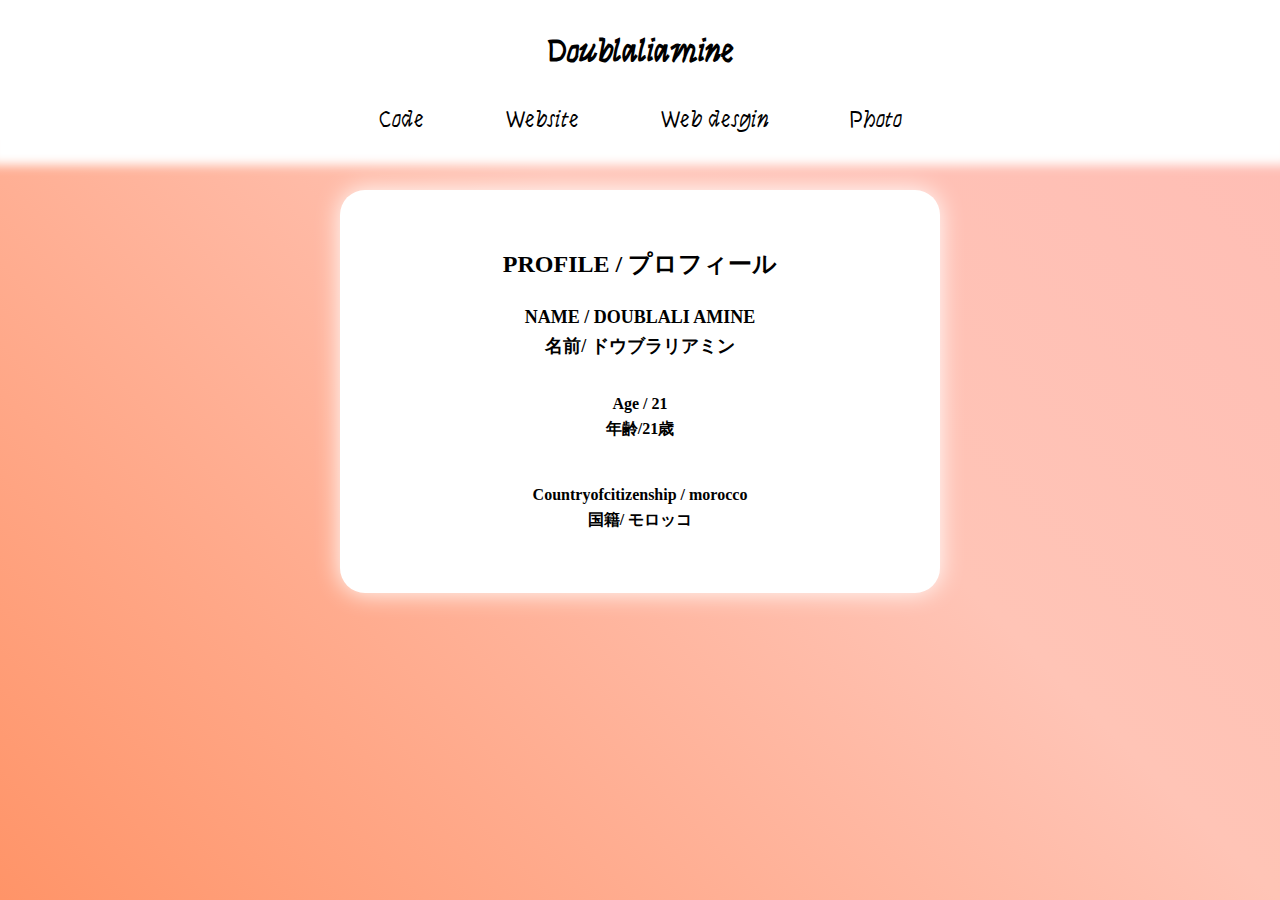
==== index.html @ ce948369 "Recommit" ====
<!DOCTYPE html>
<html lang="ja">
<head>
    <meta charset="UTF-8">
    <meta http-equiv="X-UA-Compatible" content="IE=edge">
    <meta name="viewport" content="width=device-width, initial-scale=1.0">
    <link rel="stylesheet" href="scss/style.min.css">
    <title>Doublali amine</title>
</head>
<body>
    <header class="Header">
        <h1 class="Header__Webname">Doublaliamine</h1>
        <nav class="Header__Nav">
            <ul class="Header__Menu">
                <li class="Header__List"><a class="Link">Code</a></li>
                <li class="Header__List"><a class="Link">Website</a></li>
                <li class="Header__List"><a class="Link">Web desgin</a></li>
                <li class="Header__List"><a class="Link">Photo</a></li>
            </ul>
        </nav>
    </header>
    <main class="Mainprimary">
        <article class="Profile">
            <section class="Profile__Conteiner">
                <h1 class="Profile__Headdingtext">PROFILE / プロフィール</h1>
                <h2 class="Profile__Name">NAME / DOUBLALI AMINE<br>名前/ ドウブラリアミン</h2>
                <p class="Profile__Age">Age / 21<br>年齢/21歳</p>
                <p class="Profile__Countryofcitizenship">Countryofcitizenship / morocco<br>国籍/ モロッコ</p>
            </section>
        </article>
    </main>
</body>
</html>
---- scss/style.min.css ----
@import"https://fonts.googleapis.com/css2?family=Festive&family=Noto+Sans+JP:wght@700&family=PT+Serif:wght@700&family=Quintessential&family=Syne+Tactile&family=The+Nautigal:wght@700&family=Ubuntu:wght@500&family=Yellowtail&display=swap";*{padding:0;margin:0;box-sizing:border-box}*::before,*::after{-o-box-sizing:border-box;-ms-box-sizing:border-box;box-sizing:border-box}a{text-decoration:none;color:#000;cursor:pointer}a a:active{color:#000}a a:focus{outline:none}html{font-size:62.5%;line-height:1.6;height:100%;scroll-behavior:smooth}body{width:100%;overflow-x:hidden;-ms-overflow-style:none;scrollbar-width:none;background:linear-gradient(45deg, #ff7231, #ffc4b6, #ffb2b2);background-size:200% 200%;-webkit-animation:backgroundanimation 10s ease infinite;animation:backgroundanimation 10s ease infinite}body::-webkit-scrollbar{display:none}main{display:block}img{vertical-align:bottom;bottom:none;max-width:100%;height:100%}ul,ol{list-style-type:none}video,object{max-width:100%;height:auto;display:block}@-webkit-keyframes backgroundanimation{0%{background-position:0% 50%}50%{background-position:100% 50%}100%{background-position:0% 50%}}@keyframes backgroundanimation{0%{background-position:0% 50%}50%{background-position:100% 50%}100%{background-position:0% 50%}}.Footer{width:100%;height:50px;background-color:#fff}.Footer__Text{color:#000;text-align:center}.Header{width:100%;font-family:"Syne Tactile",cursive;box-shadow:0 15px 10px 10px #fff}.Header .Header__Webname{padding:25px 80px;text-align:center;background-color:#fff;font-size:32px}.Header .Header__Nav{width:100%;margin-bottom:25px;background-color:#fff;text-align:center}.Header .Header__Nav .Header__Nav{width:100%;background-color:#fff}.Header .Header__Nav .Header__Menu{width:100%;display:flex;justify-content:center}.Header .Header__Nav .Header__List{padding:0 40px;font-size:24px}.Header .Header__Nav .Header__List:hover{border-radius:25px;font-weight:900}.Profile{width:100%;margin:50px auto;text-align:center;font-family:YuMincho,"Yu Mincho";vertical-align:bottom}.Profile__Conteiner{max-width:600px;margin:0 auto;padding:40px 50px;border-radius:25px;background-color:#fff;box-shadow:0px 0px 25px #fff}.Profile__Headdingtext{padding:15px 0;font-weight:700;font-size:24px;vertical-align:bottom}.Profile__Name{padding-top:5px;padding-bottom:10px;font-weight:700;font-size:18px;vertical-align:bottom}.Profile__Age{padding:20px 0;font-weight:700;font-size:16px;vertical-align:bottom}.Profile__Countryofcitizenship{padding:20px 0;font-weight:700;font-size:16px;vertical-align:bottom}
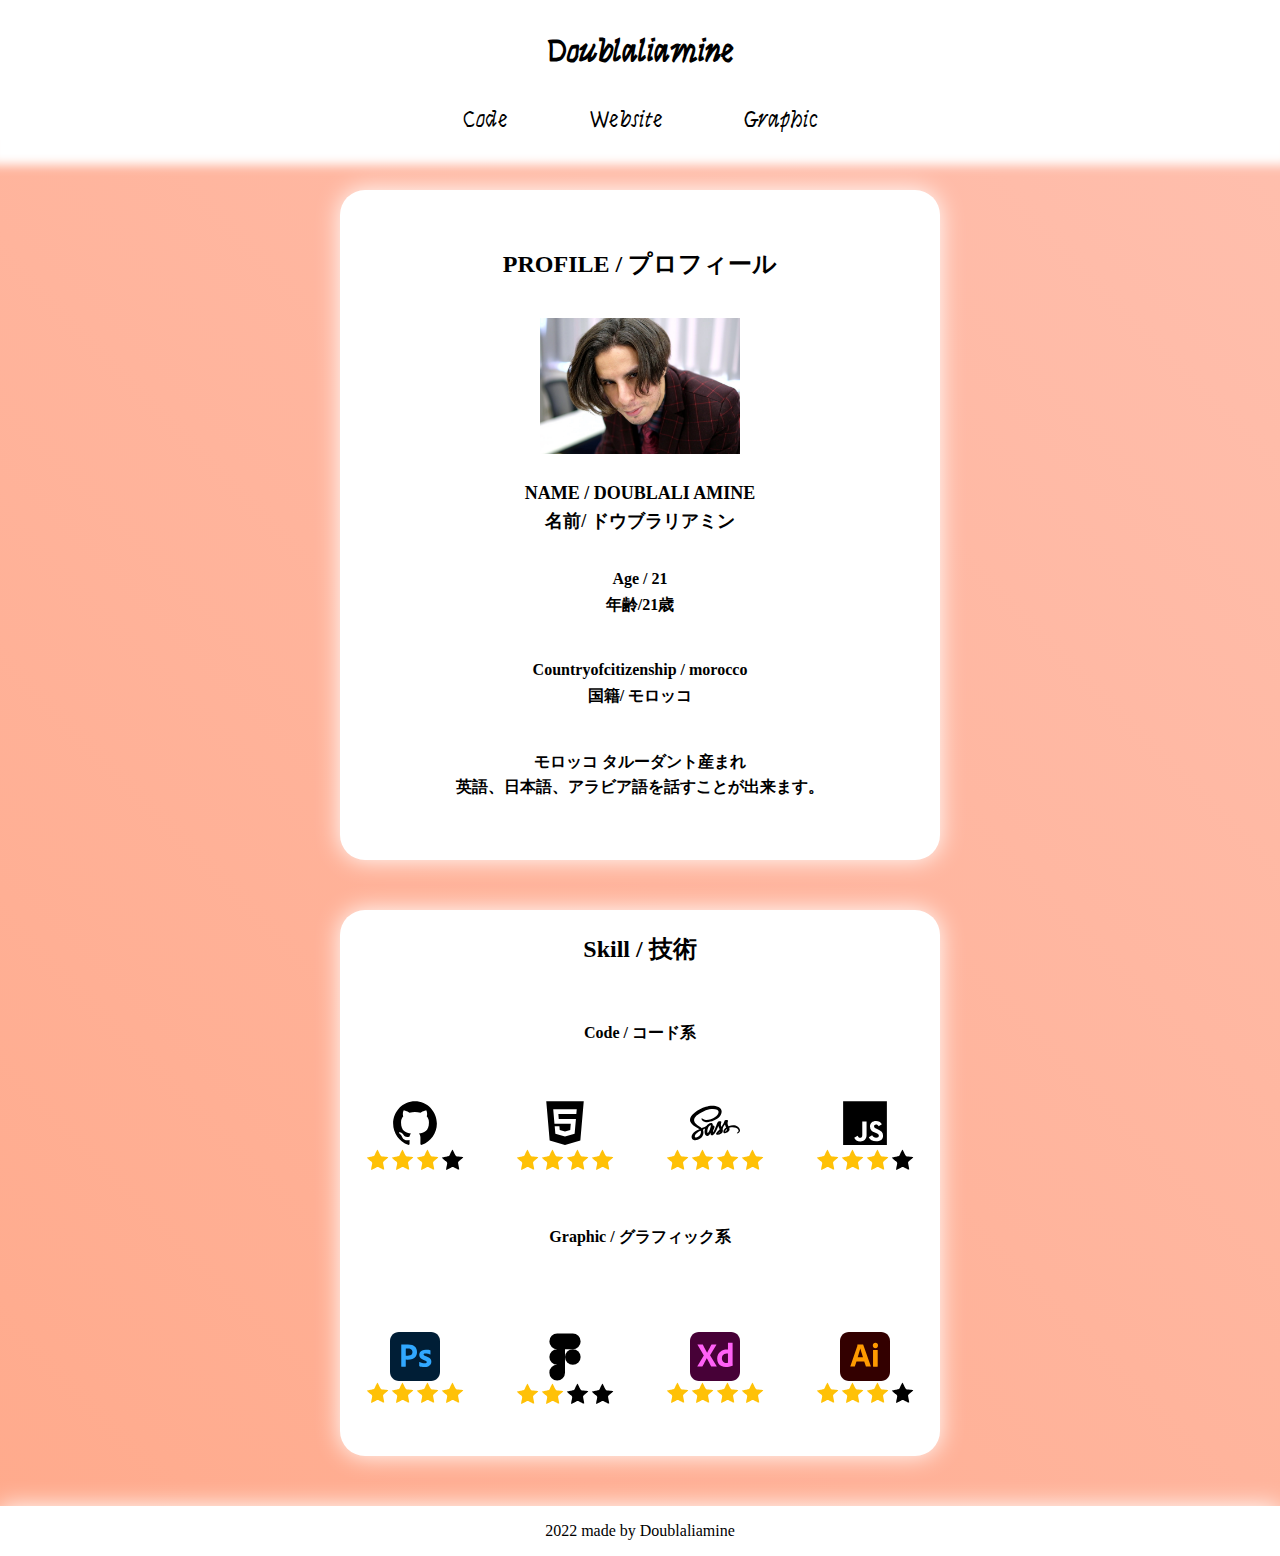
==== commit 7d5e0686: "recommit" ====
--- a/index.html
+++ b/index.html
@@ -1,5 +1,6 @@
 <!DOCTYPE html>
 <html lang="ja">
+
 <head>
     <meta charset="UTF-8">
     <meta http-equiv="X-UA-Compatible" content="IE=edge">
@@ -7,15 +8,15 @@
     <link rel="stylesheet" href="scss/style.min.css">
     <title>Doublali amine</title>
 </head>
+
 <body>
     <header class="Header">
         <h1 class="Header__Webname">Doublaliamine</h1>
         <nav class="Header__Nav">
             <ul class="Header__Menu">
-                <li class="Header__List"><a class="Link">Code</a></li>
-                <li class="Header__List"><a class="Link">Website</a></li>
-                <li class="Header__List"><a class="Link">Web desgin</a></li>
-                <li class="Header__List"><a class="Link">Photo</a></li>
+                <li class="Header__List"><a href="Secondindex.html" class="Link">Code</a></li>
+                <li class="Header__List"><a href="Threeindex.html" class="Link">Website</a></li>
+                <li class="Header__List"><a href="Fourindex.html" class="Link">Graphic</a></li>
             </ul>
         </nav>
     </header>
@@ -23,11 +24,141 @@
         <article class="Profile">
             <section class="Profile__Conteiner">
                 <h1 class="Profile__Headdingtext">PROFILE / プロフィール</h1>
+                <img class="Profile__Image" src="images/My face/DOUBLALIAMINE.jpg" width="2830" height="1920" alt="">
                 <h2 class="Profile__Name">NAME / DOUBLALI AMINE<br>名前/ ドウブラリアミン</h2>
                 <p class="Profile__Age">Age / 21<br>年齢/21歳</p>
                 <p class="Profile__Countryofcitizenship">Countryofcitizenship / morocco<br>国籍/ モロッコ</p>
+                <p class="Profile__Supplementaryinformation">モロッコ タルーダント産まれ<br>英語、日本語、アラビア語を話すことが出来ます。</span></p>
             </section>
         </article>
+        <section class="Skillintroduction">
+            <section class="Skillintroduction__Conteiner">
+                <h1 class="Skillintroduction__Headdingtext">Skill / 技術</h1>
+                <h2 class="Skillintroduction__Secondheddingtext">Code / コード系</h2>
+                <section class="Skillintroduction__App">
+                    <section class="Skillintroduction__Github">
+                        <a href="https://github.com/Aminesam1092"><img class="Github" src="images/SVG/github.svg"
+                                width="50" height="50" alt=""></a>
+                        <ul class="Skillintroduction__Skillpoint">
+                            <li class="Skillintroduction__List"><img class="Star" src="images/SVG/star.svg" width="25"
+                                    height="25" alt=""></li>
+                            <li class="Skillintroduction__List"><img class="Star" src="images/SVG/star.svg" width="25"
+                                    height="25" alt=""></li>
+                            <li class="Skillintroduction__List"><img class="Star" src="images/SVG/star.svg" width="25"
+                                    height="25" alt=""></li>
+                            <li class="Skillintroduction__List"><img class="Star" src="images/SVG/Blackstar.svg"
+                                    width="25" height="25" alt=""></li>
+                        </ul>
+                    </section>
+                    <section class="Skillintroduction__HTML">
+                        <a href="https://github.com/Aminesam1092"><img class="Github" src="images/SVG/html5.svg"
+                                width="50" height="50" alt=""></a>
+                        <ul class="Skillintroduction__Skillpoint">
+                            <li class="Skillintroduction__List"><img class="Star" src="images/SVG/star.svg" width="25"
+                                    height="25" alt=""></li>
+                            <li class="Skillintroduction__List"><img class="Star" src="images/SVG/star.svg" width="25"
+                                    height="25" alt=""></li>
+                            <li class="Skillintroduction__List"><img class="Star" src="images/SVG/star.svg" width="25"
+                                    height="25" alt=""></li>
+                            <li class="Skillintroduction__List"><img class="Star" src="images/SVG/star.svg" width="25"
+                                    height="25" alt=""></li>
+                        </ul>
+                    </section>
+                    <section class="Skillintroduction__CSS">
+                        <a href="https://github.com/Aminesam1092"><img class="SASS" src="images/SVG/sass.svg" width="50"
+                                height="50" alt=""></a>
+                        <ul class="Skillintroduction__Skillpoint">
+                            <li class="Skillintroduction__List"><img class="Star" src="images/SVG/star.svg" width="25"
+                                    height="25" alt=""></li>
+                            <li class="Skillintroduction__List"><img class="Star" src="images/SVG/star.svg" width="25"
+                                    height="25" alt=""></li>
+                            <li class="Skillintroduction__List"><img class="Star" src="images/SVG/star.svg" width="25"
+                                    height="25" alt=""></li>
+                            <li class="Skillintroduction__List"><img class="Star" src="images/SVG/star.svg" width="25"
+                                    height="25" alt=""></li>
+                        </ul>
+                    </section>
+                    <section class="Skillintroduction__JS">
+                        <a href="https://github.com/Aminesam1092"><img class="JS" src="images/SVG/javascript.svg"
+                                width="50" height="50" alt=""></a>
+                        <ul class="Skillintroduction__Skillpoint">
+                            <li class="Skillintroduction__List"><img class="Star" src="images/SVG/star.svg" width="25"
+                                    height="25" alt=""></li>
+                            <li class="Skillintroduction__List"><img class="Star" src="images/SVG/star.svg" width="25"
+                                    height="25" alt=""></li>
+                            <li class="Skillintroduction__List"><img class="Star" src="images/SVG/star.svg" width="25"
+                                    height="25" alt=""></li>
+                            <li class="Skillintroduction__List"><img class="Star" src="images/SVG/Blackstar.svg"
+                                    width="25" height="25" alt=""></li>
+                        </ul>
+                    </section>
+                </section>
+                <h2 class="Skillintroduction__Secondheddingtext">Graphic / グラフィック系</h2>
+                <section class="Skillintroduction__SecondApp">
+                    <section class="Skillintroduction__Github">
+                        <a href="https://github.com/Aminesam1092"><img class="Photohop" src="images/SVG/photoshop.svg"
+                                width="50" height="50" alt=""></a>
+                        <ul class="Skillintroduction__Skillpoint">
+                            <li class="Skillintroduction__List"><img class="Star" src="images/SVG/star.svg" width="25"
+                                    height="25" alt=""></li>
+                            <li class="Skillintroduction__List"><img class="Star" src="images/SVG/star.svg" width="25"
+                                    height="25" alt=""></li>
+                            <li class="Skillintroduction__List"><img class="Star" src="images/SVG/star.svg" width="25"
+                                    height="25" alt=""></li>
+                            <li class="Skillintroduction__List"><img class="Star" src="images/SVG/star.svg" width="25"
+                                    height="25" alt=""></li>
+                        </ul>
+                    </section>
+                    <section class="Skillintroduction__Figma">
+                        <a href="https://github.com/Aminesam1092"><img class="Github" src="images/SVG/figma.svg"
+                                width="50" height="50" alt=""></a>
+                        <ul class="Skillintroduction__Skillpoint">
+                            <li class="Skillintroduction__List"><img class="Star" src="images/SVG/star.svg" width="25"
+                                    height="25" alt=""></li>
+                            <li class="Skillintroduction__List"><img class="Star" src="images/SVG/star.svg" width="25"
+                                    height="25" alt=""></li>
+                            <li class="Skillintroduction__List"><img class="Star" src="images/SVG/Blackstar.svg"
+                                    width="25" height="25" alt=""></li>
+                            <li class="Skillintroduction__List"><img class="Star" src="images/SVG/Blackstar.svg"
+                                    width="25" height="25" alt=""></li>
+                        </ul>
+                    </section>
+                    <section class="Skillintroduction__Xd">
+                        <a href="https://github.com/Aminesam1092"><img class="SASS" src="images/SVG/xd.svg" width="50"
+                                height="50" alt=""></a>
+                        <ul class="Skillintroduction__Skillpoint">
+                            <li class="Skillintroduction__List"><img class="Star" src="images/SVG/star.svg" width="25"
+                                    height="25" alt=""></li>
+                            <li class="Skillintroduction__List"><img class="Star" src="images/SVG/star.svg" width="25"
+                                    height="25" alt=""></li>
+                            <li class="Skillintroduction__List"><img class="Star" src="images/SVG/star.svg" width="25"
+                                    height="25" alt=""></li>
+                            <li class="Skillintroduction__List"><img class="Star" src="images/SVG/star.svg" width="25"
+                                    height="25" alt=""></li>
+                        </ul>
+                    </section>
+                    <section class="Skillintroduction__Ai">
+                        <a href="https://github.com/Aminesam1092"><img class="JS" src="images/SVG/illustrator.svg"
+                                width="50" height="50" alt=""></a>
+                        <ul class="Skillintroduction__Skillpoint">
+                            <li class="Skillintroduction__List"><img class="Star" src="images/SVG/star.svg" width="25"
+                                    height="25" alt=""></li>
+                            <li class="Skillintroduction__List"><img class="Star" src="images/SVG/star.svg" width="25"
+                                    height="25" alt=""></li>
+                            <li class="Skillintroduction__List"><img class="Star" src="images/SVG/star.svg" width="25"
+                                    height="25" alt=""></li>
+                            <li class="Skillintroduction__List"><img class="Star" src="images/SVG/Blackstar.svg"
+                                    width="25" height="25" alt=""></li>
+                        </ul>
+                    </section>
+                </section>
+            </section>
+        </section>
+        </section>
     </main>
+    <footer class="Footer">
+        <p class="Footer__Text">2022 made by Doublaliamine</p>
+    </footer>
 </body>
+
 </html>--- a/scss/style.min.css
+++ b/scss/style.min.css
@@ -1 +1 @@
-@import"https://fonts.googleapis.com/css2?family=Festive&family=Noto+Sans+JP:wght@700&family=PT+Serif:wght@700&family=Quintessential&family=Syne+Tactile&family=The+Nautigal:wght@700&family=Ubuntu:wght@500&family=Yellowtail&display=swap";*{padding:0;margin:0;box-sizing:border-box}*::before,*::after{-o-box-sizing:border-box;-ms-box-sizing:border-box;box-sizing:border-box}a{text-decoration:none;color:#000;cursor:pointer}a a:active{color:#000}a a:focus{outline:none}html{font-size:62.5%;line-height:1.6;height:100%;scroll-behavior:smooth}body{width:100%;overflow-x:hidden;-ms-overflow-style:none;scrollbar-width:none;background:linear-gradient(45deg, #ff7231, #ffc4b6, #ffb2b2);background-size:200% 200%;-webkit-animation:backgroundanimation 10s ease infinite;animation:backgroundanimation 10s ease infinite}body::-webkit-scrollbar{display:none}main{display:block}img{vertical-align:bottom;bottom:none;max-width:100%;height:100%}ul,ol{list-style-type:none}video,object{max-width:100%;height:auto;display:block}@-webkit-keyframes backgroundanimation{0%{background-position:0% 50%}50%{background-position:100% 50%}100%{background-position:0% 50%}}@keyframes backgroundanimation{0%{background-position:0% 50%}50%{background-position:100% 50%}100%{background-position:0% 50%}}.Footer{width:100%;height:50px;background-color:#fff}.Footer__Text{color:#000;text-align:center}.Header{width:100%;font-family:"Syne Tactile",cursive;box-shadow:0 15px 10px 10px #fff}.Header .Header__Webname{padding:25px 80px;text-align:center;background-color:#fff;font-size:32px}.Header .Header__Nav{width:100%;margin-bottom:25px;background-color:#fff;text-align:center}.Header .Header__Nav .Header__Nav{width:100%;background-color:#fff}.Header .Header__Nav .Header__Menu{width:100%;display:flex;justify-content:center}.Header .Header__Nav .Header__List{padding:0 40px;font-size:24px}.Header .Header__Nav .Header__List:hover{border-radius:25px;font-weight:900}.Profile{width:100%;margin:50px auto;text-align:center;font-family:YuMincho,"Yu Mincho";vertical-align:bottom}.Profile__Conteiner{max-width:600px;margin:0 auto;padding:40px 50px;border-radius:25px;background-color:#fff;box-shadow:0px 0px 25px #fff}.Profile__Headdingtext{padding:15px 0;font-weight:700;font-size:24px;vertical-align:bottom}.Profile__Name{padding-top:5px;padding-bottom:10px;font-weight:700;font-size:18px;vertical-align:bottom}.Profile__Age{padding:20px 0;font-weight:700;font-size:16px;vertical-align:bottom}.Profile__Countryofcitizenship{padding:20px 0;font-weight:700;font-size:16px;vertical-align:bottom}+@import"https://fonts.googleapis.com/css2?family=Festive&family=Noto+Sans+JP:wght@700&family=PT+Serif:wght@700&family=Quintessential&family=Syne+Tactile&family=The+Nautigal:wght@700&family=Ubuntu:wght@500&family=Yellowtail&display=swap";*{padding:0;margin:0;box-sizing:border-box}*::before,*::after{-o-box-sizing:border-box;-ms-box-sizing:border-box;box-sizing:border-box}a{text-decoration:none;color:#000;display:block;cursor:pointer}a a:active{color:#000}a a:focus{outline:none}html{font-size:62.5%;line-height:1.6;height:100%;scroll-behavior:smooth}body{width:100%;overflow-x:hidden;-ms-overflow-style:none;scrollbar-width:none;background:linear-gradient(45deg, #ff7231, #ffc4b6, #ffb2b2);background-size:1000% 1000%;-webkit-animation:backgroundanimation 10s ease infinite;animation:backgroundanimation 10s ease infinite}body::-webkit-scrollbar{display:none}main{display:block}img{vertical-align:bottom;bottom:none;max-width:100%;height:100%}ul,ol{list-style-type:none}video,object{max-width:100%;height:auto;display:block}@-webkit-keyframes backgroundanimation{0%{background-position:0% 50%}50%{background-position:100% 50%}100%{background-position:0% 50%}}@keyframes backgroundanimation{0%{background-position:0% 50%}50%{background-position:100% 50%}100%{background-position:0% 50%}}.Footer{width:100%;height:50px;line-height:50px;margin-top:20px;font-family:YuMincho,"Yu Mincho";background-color:#fff;box-shadow:0px 0px 25px #fff}.Footer__Text{color:#000;text-align:center;font-size:16px}.Header{width:100%;font-family:"Syne Tactile",cursive;box-shadow:0 15px 10px 10px #fff}.Header .Header__Webname{padding:25px 80px;text-align:center;background-color:#fff;font-size:32px}.Header .Header__Nav{width:100%;margin-bottom:25px;background-color:#fff;text-align:center}.Header .Header__Nav .Header__Nav{width:100%;background-color:#fff}.Header .Header__Nav .Header__Menu{width:100%;display:flex;justify-content:center}.Header .Header__Nav .Header__List{padding:0 40px;font-size:24px}.Header .Header__Nav .Header__List:hover{border-radius:25px;font-weight:900}.Profile{width:100%;margin:50px auto;text-align:center;font-family:YuMincho,"Yu Mincho";vertical-align:bottom}.Profile__Conteiner{max-width:600px;margin:0 auto;padding:40px 50px;border-radius:25px;background-color:#fff;box-shadow:0px 0px 25px #fff}.Profile__Headdingtext{padding:15px 0;font-weight:700;font-size:24px;vertical-align:bottom}.Profile__Image{width:40%;height:40%;padding:20px 0}.Profile__Name{padding-top:5px;padding-bottom:10px;font-weight:700;font-size:18px;vertical-align:bottom}.Profile__Age{padding:20px 0;font-weight:700;font-size:16px;vertical-align:bottom}.Profile__Countryofcitizenship{padding:20px 0;font-weight:700;font-size:16px;vertical-align:bottom}.Profile__Supplementaryinformation{padding:20px 0;font-weight:700;font-size:16px;vertical-align:bottom}.Skillintroduction{width:100%;margin:50px auto;text-align:center;font-family:YuMincho,"Yu Mincho";vertical-align:bottom}.Skillintroduction__Conteiner{max-width:600px;margin:0 auto;text-align:center;font-family:YuMincho,"Yu Mincho";vertical-align:bottom;background-color:#fff;box-shadow:0px 0px 25px #fff;border-radius:25px}.Skillintroduction__Headdingtext{padding:20px 0;font-weight:700;font-size:24px;vertical-align:bottom}.Skillintroduction__Secondheddingtext{line-height:50px;padding:20px 0;font-weight:700;font-size:16px;vertical-align:bottom}.Skillintroduction__App{padding:20px 0;display:flex;justify-content:space-around}.Skillintroduction__SecondApp{padding:50px 0;display:flex;justify-content:space-around}.Skillintroduction__Skillpoint{display:flex;justify-content:center}.CodeConteiner{width:100%;margin:50px auto}.CodeConteiner__Intruduction{max-width:600px;margin:20px auto;text-align:center;font-family:YuMincho,"Yu Mincho";vertical-align:bottom;background-color:#fff;box-shadow:0px 0px 25px #fff;border-radius:25px}.CodeConteiner__Headdingtext{padding:20px 0;font-weight:700;font-size:24px;vertical-align:bottom}.CodeConteiner__SecondHeaddingtext{line-height:50px;margin:30px 0;font-weight:700;font-size:16px;vertical-align:bottom}.CodeConteiner__Workintroduction{margin-top:30px;margin-bottom:30px}.CodeConteiner .Workintroductionimage{padding:0 20px}.CodeConteiner__Link{font-weight:700;font-size:16px;vertical-align:bottom}.CodeConteiner__SecondLink{font-weight:700;font-size:16px;vertical-align:bottom}.CodeConteiner .Changecolor{color:red}.GraphicConteiner{width:100%;margin:50px auto}.GraphicConteiner__Intruduction{max-width:600px;margin:20px auto;text-align:center;font-family:YuMincho,"Yu Mincho";vertical-align:bottom;background-color:#fff;box-shadow:0px 0px 25px #fff;border-radius:25px}.GraphicConteiner__Headdingtext{padding:20px 0;font-weight:700;font-size:24px;vertical-align:bottom}.GraphicConteiner__Image{padding:10px 20px}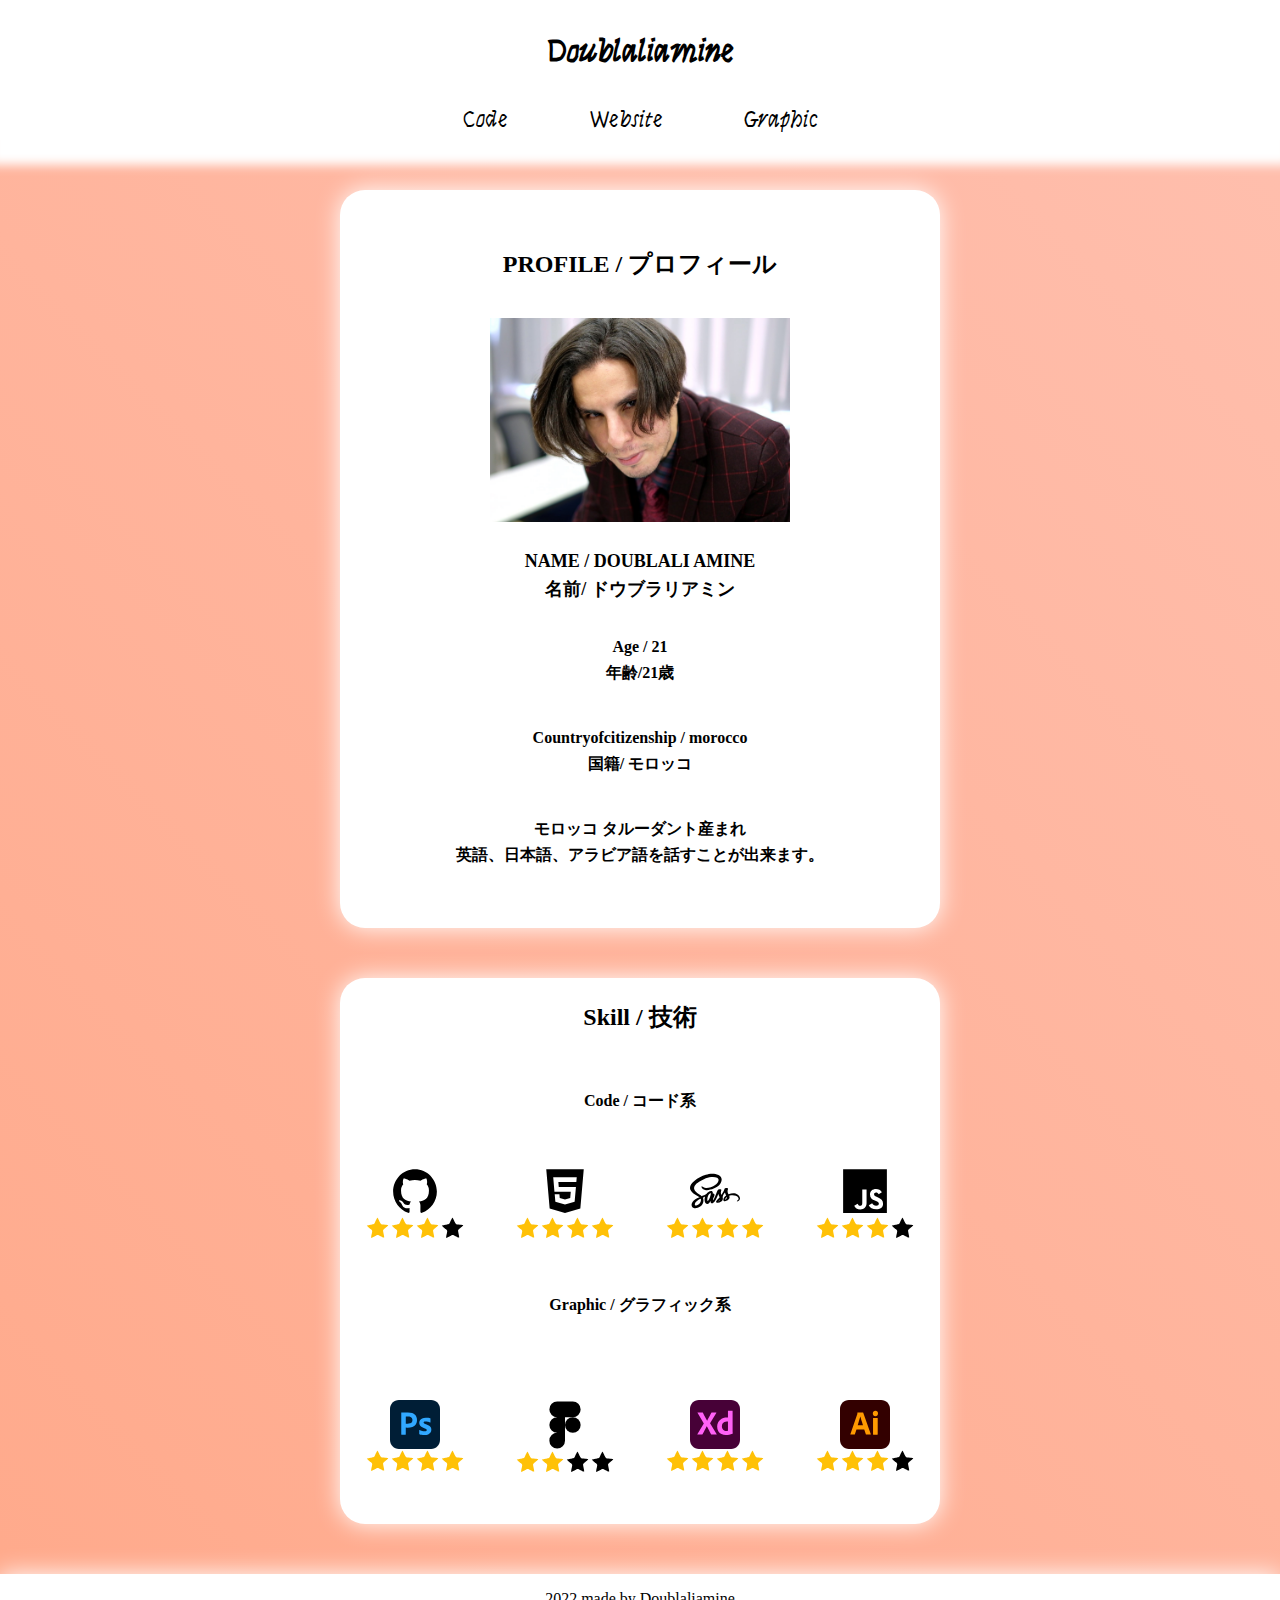
==== commit 0e4ecd26: "Recommit" ====
--- a/index.html
+++ b/index.html
@@ -95,8 +95,8 @@
                 </section>
                 <h2 class="Skillintroduction__Secondheddingtext">Graphic / グラフィック系</h2>
                 <section class="Skillintroduction__SecondApp">
-                    <section class="Skillintroduction__Github">
-                        <a href="https://github.com/Aminesam1092"><img class="Photohop" src="images/SVG/photoshop.svg"
+                    <section class="Skillintroduction__Ps">
+                        <a href="Fourindex.html"><img class="Photohop" src="images/SVG/photoshop.svg"
                                 width="50" height="50" alt=""></a>
                         <ul class="Skillintroduction__Skillpoint">
                             <li class="Skillintroduction__List"><img class="Star" src="images/SVG/star.svg" width="25"
@@ -110,7 +110,7 @@
                         </ul>
                     </section>
                     <section class="Skillintroduction__Figma">
-                        <a href="https://github.com/Aminesam1092"><img class="Github" src="images/SVG/figma.svg"
+                        <a href="Fourindex.html"><img class="Github" src="images/SVG/figma.svg"
                                 width="50" height="50" alt=""></a>
                         <ul class="Skillintroduction__Skillpoint">
                             <li class="Skillintroduction__List"><img class="Star" src="images/SVG/star.svg" width="25"
@@ -124,7 +124,7 @@
                         </ul>
                     </section>
                     <section class="Skillintroduction__Xd">
-                        <a href="https://github.com/Aminesam1092"><img class="SASS" src="images/SVG/xd.svg" width="50"
+                        <a href="Fourindex.html"><img class="SASS" src="images/SVG/xd.svg" width="50"
                                 height="50" alt=""></a>
                         <ul class="Skillintroduction__Skillpoint">
                             <li class="Skillintroduction__List"><img class="Star" src="images/SVG/star.svg" width="25"
@@ -138,7 +138,7 @@
                         </ul>
                     </section>
                     <section class="Skillintroduction__Ai">
-                        <a href="https://github.com/Aminesam1092"><img class="JS" src="images/SVG/illustrator.svg"
+                        <a href="Fourindex.html"><img class="JS" src="images/SVG/illustrator.svg"
                                 width="50" height="50" alt=""></a>
                         <ul class="Skillintroduction__Skillpoint">
                             <li class="Skillintroduction__List"><img class="Star" src="images/SVG/star.svg" width="25"
--- a/scss/style.min.css
+++ b/scss/style.min.css
@@ -1 +1 @@
-@import"https://fonts.googleapis.com/css2?family=Festive&family=Noto+Sans+JP:wght@700&family=PT+Serif:wght@700&family=Quintessential&family=Syne+Tactile&family=The+Nautigal:wght@700&family=Ubuntu:wght@500&family=Yellowtail&display=swap";*{padding:0;margin:0;box-sizing:border-box}*::before,*::after{-o-box-sizing:border-box;-ms-box-sizing:border-box;box-sizing:border-box}a{text-decoration:none;color:#000;display:block;cursor:pointer}a a:active{color:#000}a a:focus{outline:none}html{font-size:62.5%;line-height:1.6;height:100%;scroll-behavior:smooth}body{width:100%;overflow-x:hidden;-ms-overflow-style:none;scrollbar-width:none;background:linear-gradient(45deg, #ff7231, #ffc4b6, #ffb2b2);background-size:1000% 1000%;-webkit-animation:backgroundanimation 10s ease infinite;animation:backgroundanimation 10s ease infinite}body::-webkit-scrollbar{display:none}main{display:block}img{vertical-align:bottom;bottom:none;max-width:100%;height:100%}ul,ol{list-style-type:none}video,object{max-width:100%;height:auto;display:block}@-webkit-keyframes backgroundanimation{0%{background-position:0% 50%}50%{background-position:100% 50%}100%{background-position:0% 50%}}@keyframes backgroundanimation{0%{background-position:0% 50%}50%{background-position:100% 50%}100%{background-position:0% 50%}}.Footer{width:100%;height:50px;line-height:50px;margin-top:20px;font-family:YuMincho,"Yu Mincho";background-color:#fff;box-shadow:0px 0px 25px #fff}.Footer__Text{color:#000;text-align:center;font-size:16px}.Header{width:100%;font-family:"Syne Tactile",cursive;box-shadow:0 15px 10px 10px #fff}.Header .Header__Webname{padding:25px 80px;text-align:center;background-color:#fff;font-size:32px}.Header .Header__Nav{width:100%;margin-bottom:25px;background-color:#fff;text-align:center}.Header .Header__Nav .Header__Nav{width:100%;background-color:#fff}.Header .Header__Nav .Header__Menu{width:100%;display:flex;justify-content:center}.Header .Header__Nav .Header__List{padding:0 40px;font-size:24px}.Header .Header__Nav .Header__List:hover{border-radius:25px;font-weight:900}.Profile{width:100%;margin:50px auto;text-align:center;font-family:YuMincho,"Yu Mincho";vertical-align:bottom}.Profile__Conteiner{max-width:600px;margin:0 auto;padding:40px 50px;border-radius:25px;background-color:#fff;box-shadow:0px 0px 25px #fff}.Profile__Headdingtext{padding:15px 0;font-weight:700;font-size:24px;vertical-align:bottom}.Profile__Image{width:40%;height:40%;padding:20px 0}.Profile__Name{padding-top:5px;padding-bottom:10px;font-weight:700;font-size:18px;vertical-align:bottom}.Profile__Age{padding:20px 0;font-weight:700;font-size:16px;vertical-align:bottom}.Profile__Countryofcitizenship{padding:20px 0;font-weight:700;font-size:16px;vertical-align:bottom}.Profile__Supplementaryinformation{padding:20px 0;font-weight:700;font-size:16px;vertical-align:bottom}.Skillintroduction{width:100%;margin:50px auto;text-align:center;font-family:YuMincho,"Yu Mincho";vertical-align:bottom}.Skillintroduction__Conteiner{max-width:600px;margin:0 auto;text-align:center;font-family:YuMincho,"Yu Mincho";vertical-align:bottom;background-color:#fff;box-shadow:0px 0px 25px #fff;border-radius:25px}.Skillintroduction__Headdingtext{padding:20px 0;font-weight:700;font-size:24px;vertical-align:bottom}.Skillintroduction__Secondheddingtext{line-height:50px;padding:20px 0;font-weight:700;font-size:16px;vertical-align:bottom}.Skillintroduction__App{padding:20px 0;display:flex;justify-content:space-around}.Skillintroduction__SecondApp{padding:50px 0;display:flex;justify-content:space-around}.Skillintroduction__Skillpoint{display:flex;justify-content:center}.CodeConteiner{width:100%;margin:50px auto}.CodeConteiner__Intruduction{max-width:600px;margin:20px auto;text-align:center;font-family:YuMincho,"Yu Mincho";vertical-align:bottom;background-color:#fff;box-shadow:0px 0px 25px #fff;border-radius:25px}.CodeConteiner__Headdingtext{padding:20px 0;font-weight:700;font-size:24px;vertical-align:bottom}.CodeConteiner__SecondHeaddingtext{line-height:50px;margin:30px 0;font-weight:700;font-size:16px;vertical-align:bottom}.CodeConteiner__Workintroduction{margin-top:30px;margin-bottom:30px}.CodeConteiner .Workintroductionimage{padding:0 20px}.CodeConteiner__Link{font-weight:700;font-size:16px;vertical-align:bottom}.CodeConteiner__SecondLink{font-weight:700;font-size:16px;vertical-align:bottom}.CodeConteiner .Changecolor{color:red}.GraphicConteiner{width:100%;margin:50px auto}.GraphicConteiner__Intruduction{max-width:600px;margin:20px auto;text-align:center;font-family:YuMincho,"Yu Mincho";vertical-align:bottom;background-color:#fff;box-shadow:0px 0px 25px #fff;border-radius:25px}.GraphicConteiner__Headdingtext{padding:20px 0;font-weight:700;font-size:24px;vertical-align:bottom}.GraphicConteiner__Image{padding:10px 20px}+@import"https://fonts.googleapis.com/css2?family=Festive&family=Noto+Sans+JP:wght@700&family=PT+Serif:wght@700&family=Quintessential&family=Syne+Tactile&family=The+Nautigal:wght@700&family=Ubuntu:wght@500&family=Yellowtail&display=swap";*{padding:0;margin:0;box-sizing:border-box}*::before,*::after{-o-box-sizing:border-box;-ms-box-sizing:border-box;box-sizing:border-box}a{text-decoration:none;color:#000;display:block;cursor:pointer}a a:active{color:#000}a a:focus{outline:none}html{font-size:62.5%;line-height:1.6;height:100%;scroll-behavior:smooth}body{width:100%;overflow-x:hidden;-ms-overflow-style:none;scrollbar-width:none;background:linear-gradient(45deg, #ff7231, #ffc4b6, #ffb2b2);background-size:1000% 1000%;-webkit-animation:backgroundanimation 10s ease infinite;animation:backgroundanimation 10s ease infinite}body::-webkit-scrollbar{display:none}main{display:block}img{vertical-align:bottom;bottom:none;max-width:100%;height:100%}ul,ol{list-style-type:none}video,object{max-width:100%;height:auto;display:block}@-webkit-keyframes backgroundanimation{0%{background-position:0% 50%}50%{background-position:100% 50%}100%{background-position:0% 50%}}@keyframes backgroundanimation{0%{background-position:0% 50%}50%{background-position:100% 50%}100%{background-position:0% 50%}}.Footer{width:100%;height:50px;line-height:50px;margin-top:20px;font-family:YuMincho,"Yu Mincho";background-color:#fff;box-shadow:0px 0px 25px #fff}.Footer__Text{color:#000;text-align:center;font-size:16px}.Header{width:100%;font-family:"Syne Tactile",cursive;box-shadow:0 15px 10px 10px #fff}.Header .Header__Webname{padding:25px 80px;text-align:center;background-color:#fff;font-size:32px}@media(max-width: 530px){.Header .Header__Webname{padding:10px}}.Header .Header__Nav{width:100%;margin-bottom:25px;background-color:#fff;text-align:center}.Header .Header__Nav .Header__Nav{width:100%;background-color:#fff}.Header .Header__Nav .Header__Menu{width:100%;display:flex;justify-content:center}.Header .Header__Nav .Header__List{padding:0 40px;font-size:24px}@media(max-width: 530px){.Header .Header__Nav .Header__List{padding:10px}}.Header .Header__Nav .Header__List:hover{border-radius:25px;font-weight:900}.Profile{width:100%;margin:50px auto;text-align:center;font-family:YuMincho,"Yu Mincho";vertical-align:bottom}.Profile__Conteiner{max-width:600px;margin:0 auto;padding:40px 50px;border-radius:25px;background-color:#fff;box-shadow:0px 0px 25px #fff}@media(max-width: 530px){.Profile__Conteiner{max-width:320px}}.Profile__Headdingtext{padding:15px 0;font-weight:700;font-size:24px;vertical-align:bottom}@media(max-width: 530px){.Profile__Headdingtext{font-size:16px}}.Profile__Image{width:60%;height:60%;padding:20px 0}@media(max-width: 530px){.Profile__Image{width:80%;height:80%}}.Profile__Name{padding-top:5px;padding-bottom:10px;font-weight:700;font-size:18px;vertical-align:bottom}@media(max-width: 530px){.Profile__Name{font-size:16px}}.Profile__Age{padding:20px 0;font-weight:700;font-size:16px;vertical-align:bottom}@media(max-width: 530px){.Profile__Age{font-size:14px}}.Profile__Countryofcitizenship{padding:20px 0;font-weight:700;font-size:16px;vertical-align:bottom}@media(max-width: 530px){.Profile__Countryofcitizenship{font-size:14px}}.Profile__Supplementaryinformation{padding:20px 0;font-weight:700;font-size:16px;vertical-align:bottom}@media(max-width: 530px){.Profile__Supplementaryinformation{font-size:14px}}.Skillintroduction{width:100%;margin:50px auto;text-align:center;font-family:YuMincho,"Yu Mincho";vertical-align:bottom}.Skillintroduction__Conteiner{max-width:600px;margin:0 auto;text-align:center;font-family:YuMincho,"Yu Mincho";vertical-align:bottom;background-color:#fff;box-shadow:0px 0px 25px #fff;border-radius:25px}@media(max-width: 530px){.Skillintroduction__Conteiner{max-width:340px}}.Skillintroduction__Headdingtext{padding:20px 0;font-weight:700;font-size:24px;vertical-align:bottom}@media(max-width: 530px){.Skillintroduction__Headdingtext{font-size:18px}}.Skillintroduction__Secondheddingtext{line-height:50px;padding:20px 0;font-weight:700;font-size:16px;vertical-align:bottom}@media(max-width: 530px){.Skillintroduction__Secondheddingtext{font-size:14px}}.Skillintroduction__App{padding:20px 0;display:flex;justify-content:space-around}@media(max-width: 530px){.Skillintroduction__App{flex-wrap:wrap}}.Skillintroduction__SecondApp{padding:50px 0;display:flex;justify-content:space-around}@media(max-width: 530px){.Skillintroduction__SecondApp{flex-wrap:wrap}}.Skillintroduction__Skillpoint{display:flex;justify-content:center}.CodeConteiner{width:100%;margin:50px auto}.CodeConteiner__Intruduction{max-width:600px;margin:20px auto;text-align:center;font-family:YuMincho,"Yu Mincho";vertical-align:bottom;background-color:#fff;box-shadow:0px 0px 25px #fff;border-radius:25px}@media(max-width: 530px){.CodeConteiner__Intruduction{max-width:320px}}.CodeConteiner__Headdingtext{padding:20px 0;font-weight:700;font-size:24px;vertical-align:bottom}@media(max-width: 530px){.CodeConteiner__Headdingtext{font-size:18px}}.CodeConteiner__SecondHeaddingtext{line-height:50px;margin:30px 0;font-weight:700;font-size:18px;vertical-align:bottom}@media(max-width: 530px){.CodeConteiner__SecondHeaddingtext{font-size:16px}}.CodeConteiner__Workintroduction{margin-top:30px;margin-bottom:30px}.CodeConteiner .Workintroductionimage{padding:0 20px}.CodeConteiner__Link{padding-top:20px;padding-bottom:20px;font-weight:700;font-size:16px;vertical-align:bottom}@media(max-width: 530px){.CodeConteiner__Link{font-size:12px}}.CodeConteiner__SecondLink{padding-top:10px;padding-bottom:20px;font-weight:700;font-size:16px;vertical-align:bottom}@media(max-width: 530px){.CodeConteiner__SecondLink{font-size:14px}}.CodeConteiner .Changecolor{color:red}.GraphicConteiner{width:100%;margin:50px auto}.GraphicConteiner__Intruduction{max-width:600px;margin:20px auto;text-align:center;font-family:YuMincho,"Yu Mincho";vertical-align:bottom;background-color:#fff;box-shadow:0px 0px 25px #fff;border-radius:25px}@media(max-width: 530px){.GraphicConteiner__Intruduction{max-width:320px}}.GraphicConteiner__Headdingtext{padding:20px 0;font-weight:700;font-size:24px;vertical-align:bottom}@media(max-width: 530px){.GraphicConteiner__Headdingtext{font-size:18px}}.GraphicConteiner__Image{padding:10px 20px}.GraphicConteiner .Video{padding:20px 20px}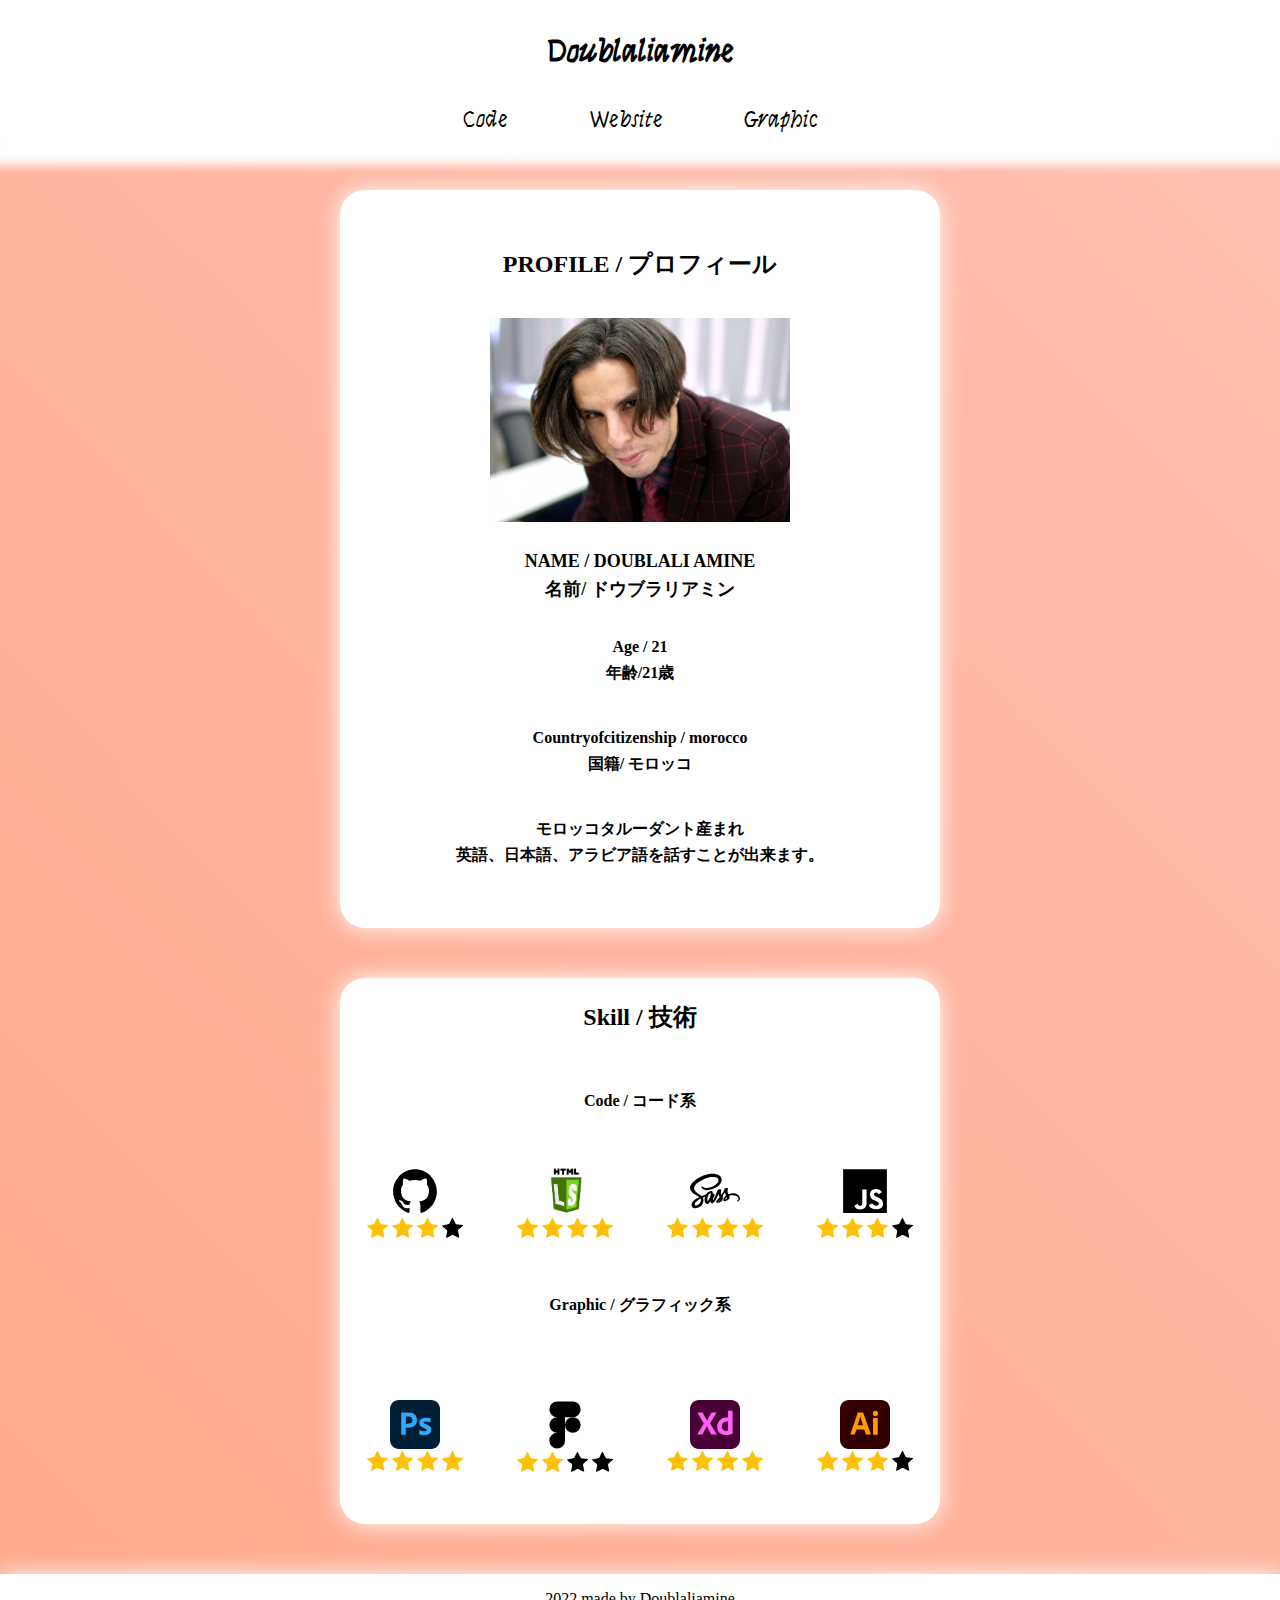
==== commit 3b00ae88: "Recommit" ====
--- a/index.html
+++ b/index.html
@@ -2,163 +2,122 @@
 <html lang="ja">
 
 <head>
-    <meta charset="UTF-8">
-    <meta http-equiv="X-UA-Compatible" content="IE=edge">
-    <meta name="viewport" content="width=device-width, initial-scale=1.0">
-    <link rel="stylesheet" href="scss/style.min.css">
-    <title>Doublali amine</title>
+        <meta charset="UTF-8">
+        <meta http-equiv="X-UA-Compatible" content="IE=edge">
+        <meta name="viewport" content="width=device-width, initial-scale=1.0">
+        <link rel="stylesheet" href="scss/style.min.css">
+        <title>Doublali amine</title>
 </head>
 
 <body>
-    <header class="Header">
-        <h1 class="Header__Webname">Doublaliamine</h1>
-        <nav class="Header__Nav">
-            <ul class="Header__Menu">
-                <li class="Header__List"><a href="Secondindex.html" class="Link">Code</a></li>
-                <li class="Header__List"><a href="Threeindex.html" class="Link">Website</a></li>
-                <li class="Header__List"><a href="Fourindex.html" class="Link">Graphic</a></li>
-            </ul>
-        </nav>
-    </header>
-    <main class="Mainprimary">
-        <article class="Profile">
-            <section class="Profile__Conteiner">
-                <h1 class="Profile__Headdingtext">PROFILE / プロフィール</h1>
-                <img class="Profile__Image" src="images/My face/DOUBLALIAMINE.jpg" width="2830" height="1920" alt="">
-                <h2 class="Profile__Name">NAME / DOUBLALI AMINE<br>名前/ ドウブラリアミン</h2>
-                <p class="Profile__Age">Age / 21<br>年齢/21歳</p>
-                <p class="Profile__Countryofcitizenship">Countryofcitizenship / morocco<br>国籍/ モロッコ</p>
-                <p class="Profile__Supplementaryinformation">モロッコ タルーダント産まれ<br>英語、日本語、アラビア語を話すことが出来ます。</span></p>
-            </section>
-        </article>
-        <section class="Skillintroduction">
-            <section class="Skillintroduction__Conteiner">
-                <h1 class="Skillintroduction__Headdingtext">Skill / 技術</h1>
-                <h2 class="Skillintroduction__Secondheddingtext">Code / コード系</h2>
-                <section class="Skillintroduction__App">
-                    <section class="Skillintroduction__Github">
-                        <a href="https://github.com/Aminesam1092"><img class="Github" src="images/SVG/github.svg"
-                                width="50" height="50" alt=""></a>
-                        <ul class="Skillintroduction__Skillpoint">
-                            <li class="Skillintroduction__List"><img class="Star" src="images/SVG/star.svg" width="25"
-                                    height="25" alt=""></li>
-                            <li class="Skillintroduction__List"><img class="Star" src="images/SVG/star.svg" width="25"
-                                    height="25" alt=""></li>
-                            <li class="Skillintroduction__List"><img class="Star" src="images/SVG/star.svg" width="25"
-                                    height="25" alt=""></li>
-                            <li class="Skillintroduction__List"><img class="Star" src="images/SVG/Blackstar.svg"
-                                    width="25" height="25" alt=""></li>
-                        </ul>
-                    </section>
-                    <section class="Skillintroduction__HTML">
-                        <a href="https://github.com/Aminesam1092"><img class="Github" src="images/SVG/html5.svg"
-                                width="50" height="50" alt=""></a>
-                        <ul class="Skillintroduction__Skillpoint">
-                            <li class="Skillintroduction__List"><img class="Star" src="images/SVG/star.svg" width="25"
-                                    height="25" alt=""></li>
-                            <li class="Skillintroduction__List"><img class="Star" src="images/SVG/star.svg" width="25"
-                                    height="25" alt=""></li>
-                            <li class="Skillintroduction__List"><img class="Star" src="images/SVG/star.svg" width="25"
-                                    height="25" alt=""></li>
-                            <li class="Skillintroduction__List"><img class="Star" src="images/SVG/star.svg" width="25"
-                                    height="25" alt=""></li>
-                        </ul>
-                    </section>
-                    <section class="Skillintroduction__CSS">
-                        <a href="https://github.com/Aminesam1092"><img class="SASS" src="images/SVG/sass.svg" width="50"
-                                height="50" alt=""></a>
-                        <ul class="Skillintroduction__Skillpoint">
-                            <li class="Skillintroduction__List"><img class="Star" src="images/SVG/star.svg" width="25"
-                                    height="25" alt=""></li>
-                            <li class="Skillintroduction__List"><img class="Star" src="images/SVG/star.svg" width="25"
-                                    height="25" alt=""></li>
-                            <li class="Skillintroduction__List"><img class="Star" src="images/SVG/star.svg" width="25"
-                                    height="25" alt=""></li>
-                            <li class="Skillintroduction__List"><img class="Star" src="images/SVG/star.svg" width="25"
-                                    height="25" alt=""></li>
-                        </ul>
-                    </section>
-                    <section class="Skillintroduction__JS">
-                        <a href="https://github.com/Aminesam1092"><img class="JS" src="images/SVG/javascript.svg"
-                                width="50" height="50" alt=""></a>
-                        <ul class="Skillintroduction__Skillpoint">
-                            <li class="Skillintroduction__List"><img class="Star" src="images/SVG/star.svg" width="25"
-                                    height="25" alt=""></li>
-                            <li class="Skillintroduction__List"><img class="Star" src="images/SVG/star.svg" width="25"
-                                    height="25" alt=""></li>
-                            <li class="Skillintroduction__List"><img class="Star" src="images/SVG/star.svg" width="25"
-                                    height="25" alt=""></li>
-                            <li class="Skillintroduction__List"><img class="Star" src="images/SVG/Blackstar.svg"
-                                    width="25" height="25" alt=""></li>
-                        </ul>
-                    </section>
+        <header class="Header">
+                <h1 class="Header__Webname">Doublaliamine</h1>
+                        <nav class="Header__Nav">
+                                <ul class="Header__Menu">
+                                        <li class="Header__List"><a href="Secondindex.html" class="Link">Code</a></li>
+                                        <li class="Header__List"><a href="Threeindex.html" class="Link">Website</a></li>
+                                        <li class="Header__List"><a href="Fourindex.html" class="Link">Graphic</a></li>
+                                </ul>
+                        </nav>
+        </header>
+        <main class="Mainprimary">
+                <article class="Profile">
+                        <section class="Profile__Conteiner">
+                                <h1 class="Profile__Headdingtext">PROFILE / プロフィール</h1>
+                                        <img class="Profile__Image" src="images/My face/DOUBLALIAMINE.jpg" width="2830"height="1920" alt="ドウブラリアミンのプロフィール写真">
+                                                <h2 class="Profile__Name">NAME / DOUBLALI AMINE<br>名前/ ドウブラリアミン</h2>
+                                                        <p class="Profile__Age">Age / 21<br>年齢/21歳</p>
+                                                        <p class="Profile__Countryofcitizenship">Countryofcitizenship / morocco<br>国籍/ モロッコ</p>
+                                                        <p class="Profile__Supplementaryinformation">モロッコタルーダント産まれ<br>英語、日本語、アラビア語を話すことが出来ます。</span></p>
+                        </section>
+                </article>
+                <section class="Skillintroduction">
+                        <section class="Skillintroduction__Conteiner">
+                                <h1 class="Skillintroduction__Headdingtext">Skill / 技術</h1>
+                                <h2 class="Skillintroduction__Secondheddingtext">Code / コード系</h2>
+                                <section class="Skillintroduction__App">
+                                        <section class="Skillintroduction__Github">
+                                                <a href="https://github.com/Aminesam1092"><img class="Github"src="images/SVG/github.svg" width="50" height="50"alt="ギットハブのロゴ"></a>
+                                                <ul class="Skillintroduction__Skillpoint">
+                                                        <li class="Skillintroduction__List"><img class="Star"src="images/SVG/star.svg" width="25" height="25"alt="星"></li>
+                                                        <li class="Skillintroduction__List"><img class="Star"src="images/SVG/star.svg" width="25" height="25"alt="星"></li>
+                                                        <li class="Skillintroduction__List"><img class="Star"src="images/SVG/star.svg" width="25" height="25"alt="星"></li>
+                                                        <li class="Skillintroduction__List"><img class="Star"src="images/SVG/Blackstar.svg" width="25"height="25" alt="黒い星"></li>
+                                                </ul>
+                                        </section>
+                                        <section class="Skillintroduction__HTML">
+                                                <a href="https://github.com/Aminesam1092"><img class="html"src="images/SVG/htmlLS.svg" width="50" height="50"alt="HTMLのロゴ"></a>
+                                                <ul class="Skillintroduction__Skillpoint">
+                                                        <li class="Skillintroduction__List"><img class="Star"src="images/SVG/star.svg" width="25" height="25"alt="星"></li>
+                                                        <li class="Skillintroduction__List"><img class="Star"src="images/SVG/star.svg" width="25" height="25"alt="星"></li>
+                                                        <li class="Skillintroduction__List"><img class="Star"src="images/SVG/star.svg" width="25" height="25"alt="星"></li>
+                                                        <li class="Skillintroduction__List"><img class="Star"src="images/SVG/star.svg" width="25" height="25"alt="黒い星"></li>
+                                                </ul>
+                                        </section>
+                                        <section class="Skillintroduction__CSS">
+                                                <a href="https://github.com/Aminesam1092"><img class="SASS"src="images/SVG/sass.svg" width="50" height="50"alt="SCSSのロゴ"></a>
+                                                <ul class="Skillintroduction__Skillpoint">
+                                                        <li class="Skillintroduction__List"><img class="Star"src="images/SVG/star.svg" width="25" height="25"alt="星"></li>
+                                                        <li class="Skillintroduction__List"><img class="Star"src="images/SVG/star.svg" width="25" height="25"alt="星"></li>
+                                                        <li class="Skillintroduction__List"><img class="Star"src="images/SVG/star.svg" width="25" height="25"alt="星"></li>
+                                                        <li class="Skillintroduction__List"><img class="Star"src="images/SVG/star.svg" width="25" height="25"alt="黒い星"></li>
+                                                </ul>
+                                        </section>
+                                        <section class="Skillintroduction__JS">
+                                                <a href="https://github.com/Aminesam1092"><img class="JS"src="images/SVG/javascript.svg" width="50" height="50"alt="ジャバスクリプトのロゴ"></a>
+                                                <ul class="Skillintroduction__Skillpoint">
+                                                        <li class="Skillintroduction__List"><img class="Star"src="images/SVG/star.svg" width="25" height="25"alt="星"></li>
+                                                        <li class="Skillintroduction__List"><img class="Star"src="images/SVG/star.svg" width="25" height="25"alt="星"></li>
+                                                        <li class="Skillintroduction__List"><img class="Star"src="images/SVG/star.svg" width="25" height="25"alt="星"></li>
+                                                        <li class="Skillintroduction__List"><img class="Star"src="images/SVG/Blackstar.svg" width="25"height="25" alt="黒い星"></li>
+                                                </ul>
+                                        </section>
+                                </section>
+                                <h2 class="Skillintroduction__Secondheddingtext">Graphic / グラフィック系</h2>
+                                <section class="Skillintroduction__SecondApp">
+                                        <section class="Skillintroduction__Ps">
+                                                <a href="Fourindex.html"><img class="Photohop"src="images/SVG/photoshop.svg" width="50" height="50"alt="フォトショップのロゴ"></a>
+                                                <ul class="Skillintroduction__Skillpoint">
+                                                        <li class="Skillintroduction__List"><img class="Star"src="images/SVG/star.svg" width="25" height="25"alt="星"></li>
+                                                        <li class="Skillintroduction__List"><img class="Star"src="images/SVG/star.svg" width="25" height="25"alt="星"></li>
+                                                        <li class="Skillintroduction__List"><img class="Star"src="images/SVG/star.svg" width="25" height="25"alt="星"></li>
+                                                        <li class="Skillintroduction__List"><img class="Star"src="images/SVG/star.svg" width="25" height="25"alt="黒い星"></li>
+                                                </ul>
+                                        </section>
+                                        <section class="Skillintroduction__Figma">
+                                                <a href="Fourindex.html"><img class="Github" src="images/SVG/figma.svg"width="50" height="50" alt="フィグマのロゴ"></a>
+                                                <ul class="Skillintroduction__Skillpoint">
+                                                        <li class="Skillintroduction__List"><img class="Star"src="images/SVG/star.svg" width="25" height="25"alt="星"></li>
+                                                        <li class="Skillintroduction__List"><img class="Star"src="images/SVG/star.svg" width="25" height="25"alt="星"></li>
+                                                        <li class="Skillintroduction__List"><img class="Star"src="images/SVG/Blackstar.svg" width="25"height="25" alt="星"></li>
+                                                        <li class="Skillintroduction__List"><img class="Star"src="images/SVG/Blackstar.svg" width="25"height="25" alt="黒い星"></li>
+                                                </ul>
+                                        </section>
+                                        <section class="Skillintroduction__Xd">
+                                                <a href="Fourindex.html"><img class="SASS" src="images/SVG/xd.svg"width="50" height="50" alt="AdobeXdのロゴ"></a>
+                                                <ul class="Skillintroduction__Skillpoint">
+                                                        <li class="Skillintroduction__List"><img class="Star"src="images/SVG/star.svg" width="25" height="25"alt="星"></li>
+                                                        <li class="Skillintroduction__List"><img class="Star"src="images/SVG/star.svg" width="25" height="25"alt="星"></li>
+                                                        <li class="Skillintroduction__List"><img class="Star"src="images/SVG/star.svg" width="25" height="25"alt="星"></li>
+                                                        <li class="Skillintroduction__List"><img class="Star"src="images/SVG/star.svg" width="25" height="25"alt="黒い星"></li>
+                                                </ul>
+                                        </section>
+                                        <section class="Skillintroduction__Ai">
+                                                <a href="Fourindex.html"><img class="JS"src="images/SVG/illustrator.svg" width="50" height="50"alt="Adobeイラストレーターのロゴ"></a>
+                                                <ul class="Skillintroduction__Skillpoint">
+                                                        <li class="Skillintroduction__List"><img class="Star"src="images/SVG/star.svg" width="25" height="25"alt="星"></li>
+                                                        <li class="Skillintroduction__List"><img class="Star"src="images/SVG/star.svg" width="25" height="25"alt="星"></li>
+                                                        <li class="Skillintroduction__List"><img class="Star"src="images/SVG/star.svg" width="25" height="25"alt="星"></li>
+                                                        <li class="Skillintroduction__List"><img class="Star"src="images/SVG/Blackstar.svg" width="25"height="25" alt="黒い星"></li>
+                                                </ul>
+                                        </section>
+                                </section>
+                        </section>
                 </section>
-                <h2 class="Skillintroduction__Secondheddingtext">Graphic / グラフィック系</h2>
-                <section class="Skillintroduction__SecondApp">
-                    <section class="Skillintroduction__Ps">
-                        <a href="Fourindex.html"><img class="Photohop" src="images/SVG/photoshop.svg"
-                                width="50" height="50" alt=""></a>
-                        <ul class="Skillintroduction__Skillpoint">
-                            <li class="Skillintroduction__List"><img class="Star" src="images/SVG/star.svg" width="25"
-                                    height="25" alt=""></li>
-                            <li class="Skillintroduction__List"><img class="Star" src="images/SVG/star.svg" width="25"
-                                    height="25" alt=""></li>
-                            <li class="Skillintroduction__List"><img class="Star" src="images/SVG/star.svg" width="25"
-                                    height="25" alt=""></li>
-                            <li class="Skillintroduction__List"><img class="Star" src="images/SVG/star.svg" width="25"
-                                    height="25" alt=""></li>
-                        </ul>
-                    </section>
-                    <section class="Skillintroduction__Figma">
-                        <a href="Fourindex.html"><img class="Github" src="images/SVG/figma.svg"
-                                width="50" height="50" alt=""></a>
-                        <ul class="Skillintroduction__Skillpoint">
-                            <li class="Skillintroduction__List"><img class="Star" src="images/SVG/star.svg" width="25"
-                                    height="25" alt=""></li>
-                            <li class="Skillintroduction__List"><img class="Star" src="images/SVG/star.svg" width="25"
-                                    height="25" alt=""></li>
-                            <li class="Skillintroduction__List"><img class="Star" src="images/SVG/Blackstar.svg"
-                                    width="25" height="25" alt=""></li>
-                            <li class="Skillintroduction__List"><img class="Star" src="images/SVG/Blackstar.svg"
-                                    width="25" height="25" alt=""></li>
-                        </ul>
-                    </section>
-                    <section class="Skillintroduction__Xd">
-                        <a href="Fourindex.html"><img class="SASS" src="images/SVG/xd.svg" width="50"
-                                height="50" alt=""></a>
-                        <ul class="Skillintroduction__Skillpoint">
-                            <li class="Skillintroduction__List"><img class="Star" src="images/SVG/star.svg" width="25"
-                                    height="25" alt=""></li>
-                            <li class="Skillintroduction__List"><img class="Star" src="images/SVG/star.svg" width="25"
-                                    height="25" alt=""></li>
-                            <li class="Skillintroduction__List"><img class="Star" src="images/SVG/star.svg" width="25"
-                                    height="25" alt=""></li>
-                            <li class="Skillintroduction__List"><img class="Star" src="images/SVG/star.svg" width="25"
-                                    height="25" alt=""></li>
-                        </ul>
-                    </section>
-                    <section class="Skillintroduction__Ai">
-                        <a href="Fourindex.html"><img class="JS" src="images/SVG/illustrator.svg"
-                                width="50" height="50" alt=""></a>
-                        <ul class="Skillintroduction__Skillpoint">
-                            <li class="Skillintroduction__List"><img class="Star" src="images/SVG/star.svg" width="25"
-                                    height="25" alt=""></li>
-                            <li class="Skillintroduction__List"><img class="Star" src="images/SVG/star.svg" width="25"
-                                    height="25" alt=""></li>
-                            <li class="Skillintroduction__List"><img class="Star" src="images/SVG/star.svg" width="25"
-                                    height="25" alt=""></li>
-                            <li class="Skillintroduction__List"><img class="Star" src="images/SVG/Blackstar.svg"
-                                    width="25" height="25" alt=""></li>
-                        </ul>
-                    </section>
-                </section>
-            </section>
-        </section>
-        </section>
-    </main>
-    <footer class="Footer">
-        <p class="Footer__Text">2022 made by Doublaliamine</p>
-    </footer>
+        </main>
+        <footer class="Footer">
+                <p class="Footer__Text">2022 made by Doublaliamine</p>
+        </footer>
 </body>
 
 </html>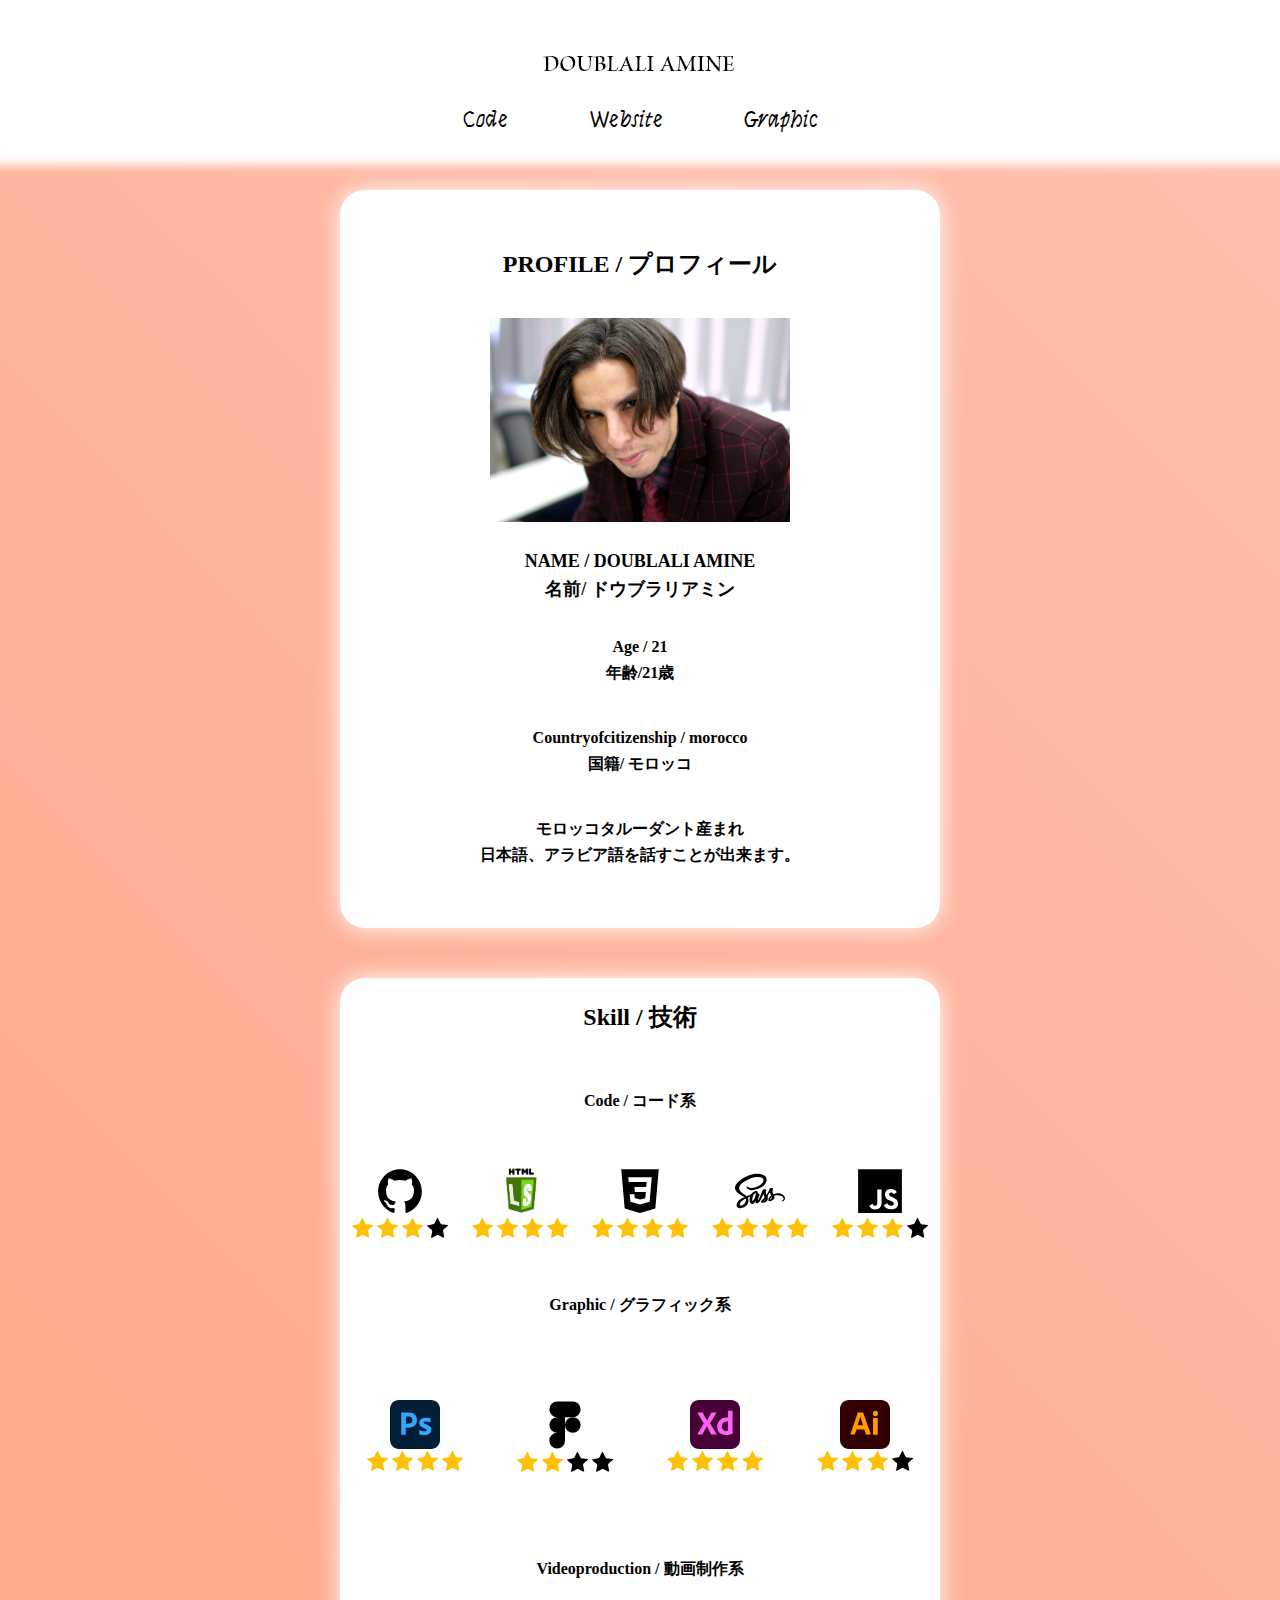
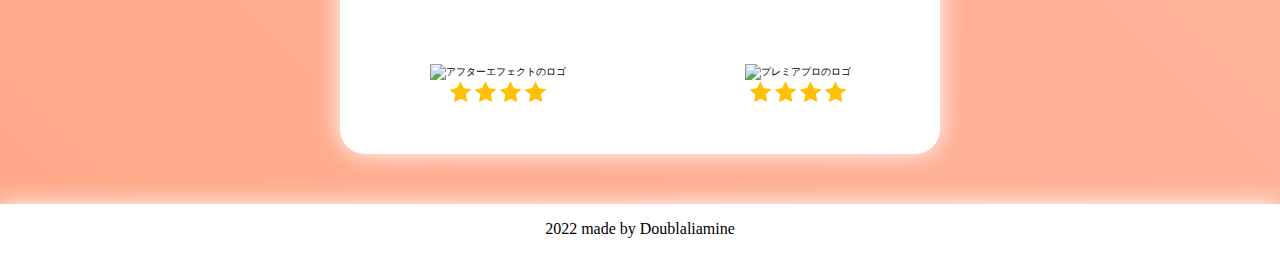
==== commit 5ef12d37: "Recommit" ====
--- a/index.html
+++ b/index.html
@@ -5,13 +5,24 @@
         <meta charset="UTF-8">
         <meta http-equiv="X-UA-Compatible" content="IE=edge">
         <meta name="viewport" content="width=device-width, initial-scale=1.0">
+        <title>Doublali amine</title>
+        <meta name="description" content="ドウブラリアミンのポートフォリオサイトとなっております。作品集の投稿githubのURLなど記載しております。">
+        <meta property="og:title" content="Doublali amine">
+        <meta property="og:description" content="こちらのページでは自己紹介とスキルを記載しております。">
+        <meta property="og:image" content="https://amineportfolio.sakura.ne.jp/images/My%20face/DOUBLALIAMINE.jpg">
+        <meta property="og:image:alt" content="ドウブラリアミンのプロフィール写真">
+        <meta property="og:locale" content="ja_JP">
+        <meta property="og:type" content="website">
+        <meta property="og:url" content="https://amineportfolio.sakura.ne.jp/">
+        <meta name="twitter:card" content="https://amineportfolio.sakura.ne.jp/images/My%20face/DOUBLALIAMINE.jpg">
+        <link rel="icon" href="favicon.svg" type="favicon.svg">
+        <link rel="apple-touch-icon" href="apple-touch-icon.png">
         <link rel="stylesheet" href="scss/style.min.css">
-        <title>Doublali amine</title>
 </head>
 
 <body>
         <header class="Header">
-                <h1 class="Header__Webname">Doublaliamine</h1>
+                <h1 class="Header__Webname"><img src="images/Logo/doublaliaminelogo.png" width="200" height="100" alt="サイトのロゴ"></h1>
                         <nav class="Header__Nav">
                                 <ul class="Header__Menu">
                                         <li class="Header__List"><a href="Secondindex.html" class="Link">Code</a></li>
@@ -28,7 +39,7 @@
                                                 <h2 class="Profile__Name">NAME / DOUBLALI AMINE<br>名前/ ドウブラリアミン</h2>
                                                         <p class="Profile__Age">Age / 21<br>年齢/21歳</p>
                                                         <p class="Profile__Countryofcitizenship">Countryofcitizenship / morocco<br>国籍/ モロッコ</p>
-                                                        <p class="Profile__Supplementaryinformation">モロッコタルーダント産まれ<br>英語、日本語、アラビア語を話すことが出来ます。</span></p>
+                                                        <p class="Profile__Supplementaryinformation">モロッコタルーダント産まれ<br>日本語、アラビア語を話すことが出来ます。</span></p>
                         </section>
                 </article>
                 <section class="Skillintroduction">
@@ -55,6 +66,15 @@
                                                 </ul>
                                         </section>
                                         <section class="Skillintroduction__CSS">
+                                                <a href="https://github.com/Aminesam1092"><img class="css"src="images/SVG/css3.svg" width="50" height="50"alt="SCSSのロゴ"></a>
+                                                <ul class="Skillintroduction__Skillpoint">
+                                                        <li class="Skillintroduction__List"><img class="Star"src="images/SVG/star.svg" width="25" height="25"alt="星"></li>
+                                                        <li class="Skillintroduction__List"><img class="Star"src="images/SVG/star.svg" width="25" height="25"alt="星"></li>
+                                                        <li class="Skillintroduction__List"><img class="Star"src="images/SVG/star.svg" width="25" height="25"alt="星"></li>
+                                                        <li class="Skillintroduction__List"><img class="Star"src="images/SVG/star.svg" width="25" height="25"alt="黒い星"></li>
+                                                </ul>
+                                        </section>
+                                        <section class="Skillintroduction__SASS">
                                                 <a href="https://github.com/Aminesam1092"><img class="SASS"src="images/SVG/sass.svg" width="50" height="50"alt="SCSSのロゴ"></a>
                                                 <ul class="Skillintroduction__Skillpoint">
                                                         <li class="Skillintroduction__List"><img class="Star"src="images/SVG/star.svg" width="25" height="25"alt="星"></li>
@@ -112,6 +132,27 @@
                                                 </ul>
                                         </section>
                                 </section>
+                                <h2 class="Skillintroduction__Secondheddingtext">Videoproduction / 動画制作系</h2>
+                                <section class="Skillintroduction__SecondApp">
+                                        <section class="Skillintroduction__Aftereffects">
+                                                <a href="Fourindex.html"><img class="Aftereffects"src="images/SVG/aftereffects.svg" width="50" height="50"alt="アフターエフェクトのロゴ"></a>
+                                                <ul class="Skillintroduction__Skillpoint">
+                                                        <li class="Skillintroduction__List"><img class="Star"src="images/SVG/star.svg" width="25" height="25"alt="星"></li>
+                                                        <li class="Skillintroduction__List"><img class="Star"src="images/SVG/star.svg" width="25" height="25"alt="星"></li>
+                                                        <li class="Skillintroduction__List"><img class="Star"src="images/SVG/star.svg" width="25" height="25"alt="星"></li>
+                                                        <li class="Skillintroduction__List"><img class="Star"src="images/SVG/star.svg" width="25" height="25"alt="星"></li>
+                                                </ul>
+                                        </section>
+                                        <section class="Skillintroduction__PremierePro">
+                                                <a href="Fourindex.html"><img class="PremierePro" src="images/SVG/premiere.svg"width="50" height="50" alt="プレミアプロのロゴ"></a>
+                                                <ul class="Skillintroduction__Skillpoint">
+                                                        <li class="Skillintroduction__List"><img class="Star"src="images/SVG/star.svg" width="25" height="25"alt="星"></li>
+                                                        <li class="Skillintroduction__List"><img class="Star"src="images/SVG/star.svg" width="25" height="25"alt="星"></li>
+                                                        <li class="Skillintroduction__List"><img class="Star"src="images/SVG/star.svg" width="25"height="25" alt="星"></li>
+                                                        <li class="Skillintroduction__List"><img class="Star"src="images/SVG/star.svg" width="25"height="25" alt="星"></li>
+                                                </ul>
+                                        </section>
+                                </section>
                         </section>
                 </section>
         </main>
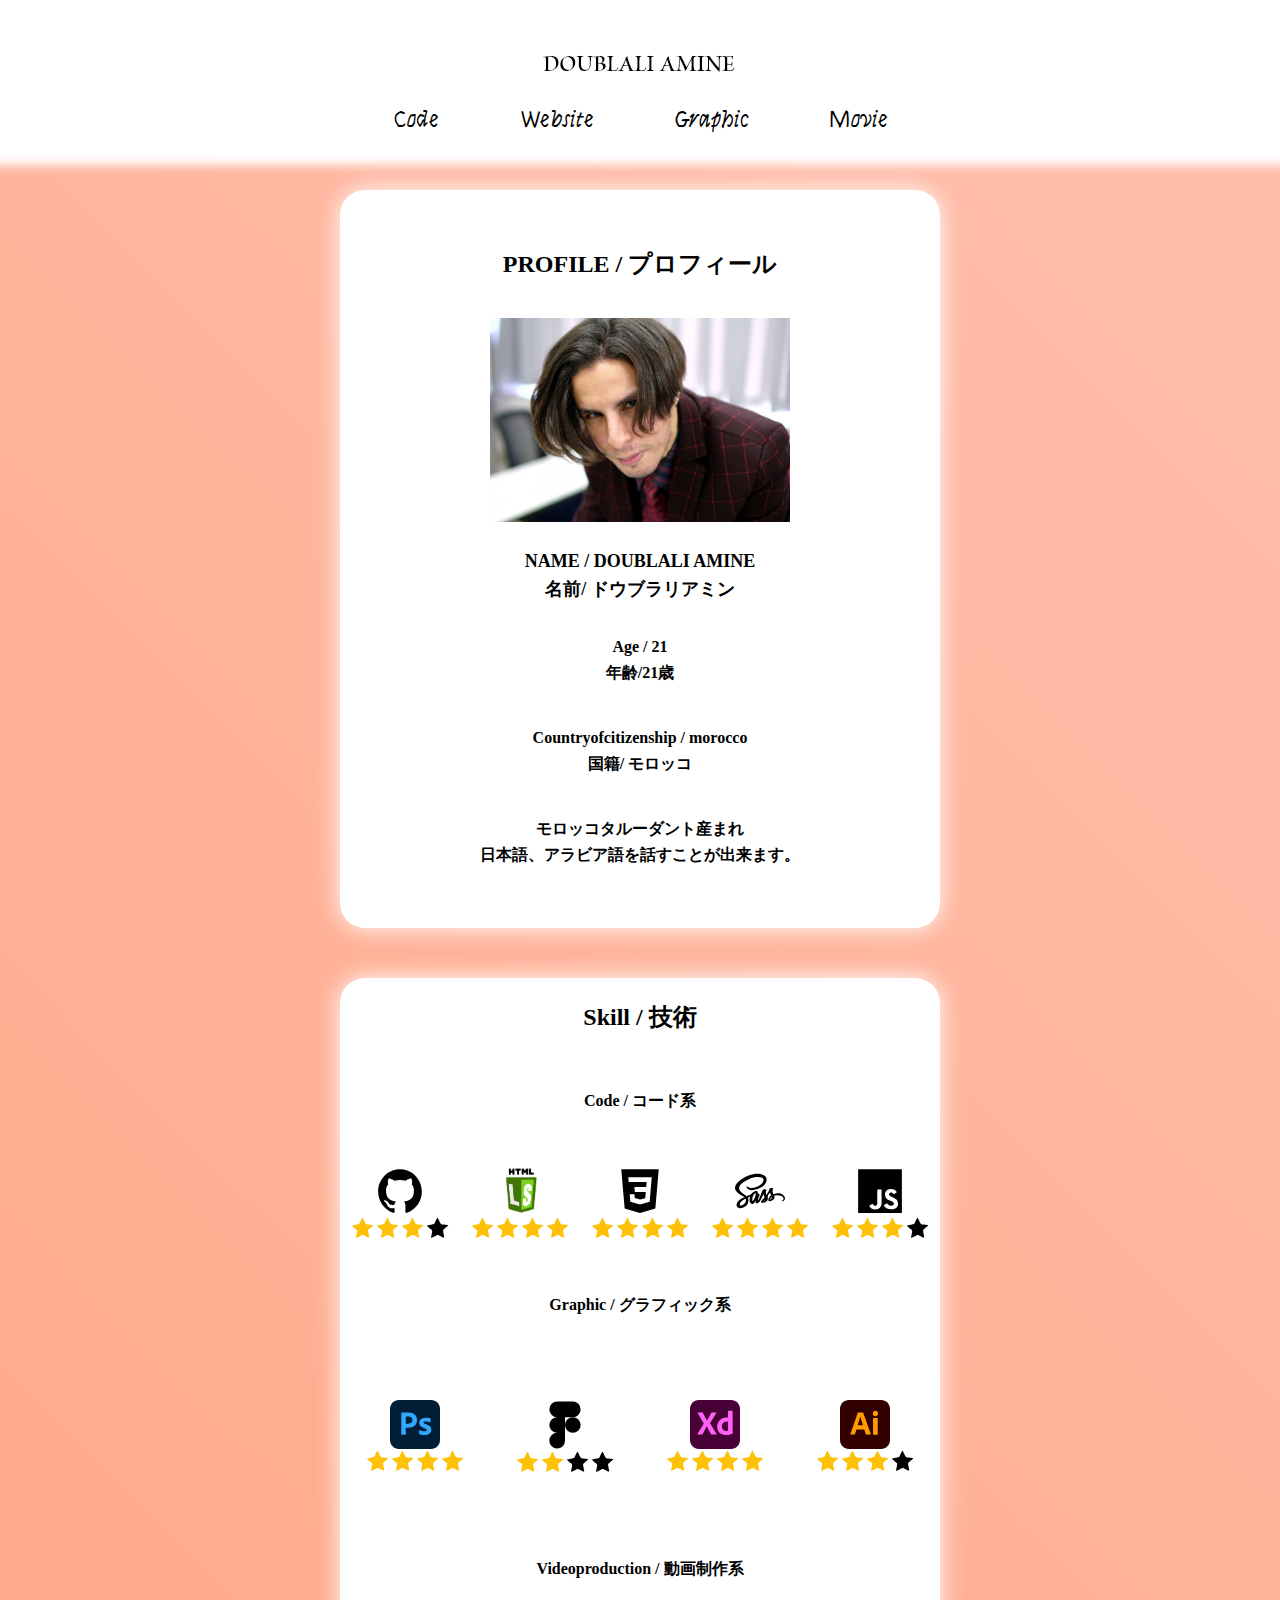
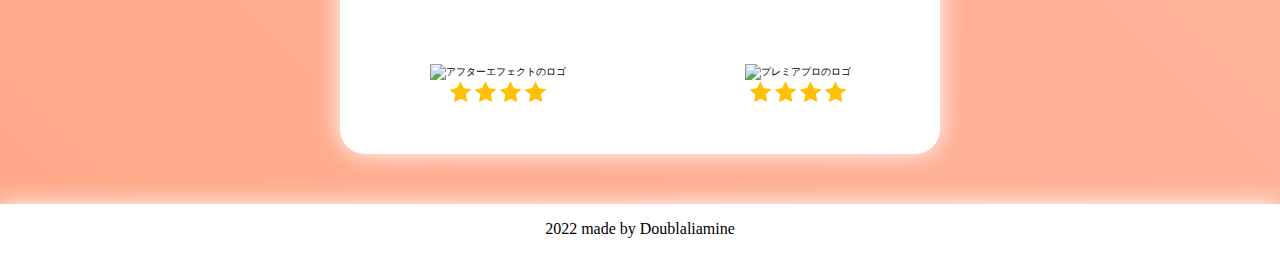
==== commit fe29dec8: "Recommit" ====
--- a/index.html
+++ b/index.html
@@ -28,6 +28,7 @@
                                         <li class="Header__List"><a href="Secondindex.html" class="Link">Code</a></li>
                                         <li class="Header__List"><a href="Threeindex.html" class="Link">Website</a></li>
                                         <li class="Header__List"><a href="Fourindex.html" class="Link">Graphic</a></li>
+                                        <li class="Header__List"><a href="Fourindex.html" class="Link">Movie</a></li>
                                 </ul>
                         </nav>
         </header>
--- a/scss/style.min.css
+++ b/scss/style.min.css
@@ -1 +1 @@
-@import"https://fonts.googleapis.com/css2?family=Festive&family=Noto+Sans+JP:wght@700&family=PT+Serif:wght@700&family=Quintessential&family=Syne+Tactile&family=The+Nautigal:wght@700&family=Ubuntu:wght@500&family=Yellowtail&display=swap";*{padding:0;margin:0;box-sizing:border-box}*::before,*::after{-o-box-sizing:border-box;-ms-box-sizing:border-box;box-sizing:border-box}a{text-decoration:none;color:#000;display:block;cursor:pointer}a a:active{color:#000}a a:focus{outline:none}html{font-size:62.5%;line-height:1.6;height:100%;scroll-behavior:smooth}body{width:100%;overflow-x:hidden;-ms-overflow-style:none;scrollbar-width:none;background:linear-gradient(45deg, #ff7231, #ffc4b6, #ffb2b2);background-size:1000% 1000%;-webkit-animation:backgroundanimation 10s ease infinite;animation:backgroundanimation 10s ease infinite}body::-webkit-scrollbar{display:none}main{display:block}img{vertical-align:bottom;bottom:none;max-width:100%;height:100%}ul,ol{list-style-type:none}video,object{max-width:100%;height:auto;display:block}@-webkit-keyframes backgroundanimation{0%{background-position:0% 50%}50%{background-position:100% 50%}100%{background-position:0% 50%}}@keyframes backgroundanimation{0%{background-position:0% 50%}50%{background-position:100% 50%}100%{background-position:0% 50%}}.Footer{width:100%;height:50px;line-height:50px;margin-top:20px;font-family:YuMincho,"Yu Mincho";background-color:#fff;box-shadow:0px 0px 25px #fff}.Footer__Text{color:#000;text-align:center;font-size:16px}.Header{width:100%;font-family:"Syne Tactile",cursive;box-shadow:0 15px 10px 10px #fff}.Header .Header__Webname{padding:25px 80px;text-align:center;background-color:#fff;font-size:32px}@media(max-width: 530px){.Header .Header__Webname{padding:10px}}.Header .Header__Nav{width:100%;margin-bottom:25px;background-color:#fff;text-align:center}.Header .Header__Nav .Header__Nav{width:100%;background-color:#fff}.Header .Header__Nav .Header__Menu{width:100%;display:flex;justify-content:center}.Header .Header__Nav .Header__List{padding:0 40px;font-size:24px}@media(max-width: 530px){.Header .Header__Nav .Header__List{padding:10px}}.Header .Header__Nav .Header__List:hover{border-radius:25px;font-weight:900}.Profile{width:100%;margin:50px auto;text-align:center;font-family:YuMincho,"Yu Mincho";vertical-align:bottom}.Profile__Conteiner{max-width:600px;margin:0 auto;padding:40px 50px;border-radius:25px;background-color:#fff;box-shadow:0px 0px 25px #fff}@media(max-width: 530px){.Profile__Conteiner{max-width:320px}}.Profile__Headdingtext{padding:15px 0;font-weight:700;font-size:24px;vertical-align:bottom}@media(max-width: 530px){.Profile__Headdingtext{font-size:16px}}.Profile__Image{width:60%;height:60%;padding:20px 0}@media(max-width: 530px){.Profile__Image{width:80%;height:80%}}.Profile__Name{padding-top:5px;padding-bottom:10px;font-weight:700;font-size:18px;vertical-align:bottom}@media(max-width: 530px){.Profile__Name{font-size:16px}}.Profile__Age{padding:20px 0;font-weight:700;font-size:16px;vertical-align:bottom}@media(max-width: 530px){.Profile__Age{font-size:14px}}.Profile__Countryofcitizenship{padding:20px 0;font-weight:700;font-size:16px;vertical-align:bottom}@media(max-width: 530px){.Profile__Countryofcitizenship{font-size:14px}}.Profile__Supplementaryinformation{padding:20px 0;font-weight:700;font-size:16px;vertical-align:bottom}@media(max-width: 530px){.Profile__Supplementaryinformation{font-size:14px}}.Skillintroduction{width:100%;margin:50px auto;text-align:center;font-family:YuMincho,"Yu Mincho";vertical-align:bottom}.Skillintroduction__Conteiner{max-width:600px;margin:0 auto;text-align:center;font-family:YuMincho,"Yu Mincho";vertical-align:bottom;background-color:#fff;box-shadow:0px 0px 25px #fff;border-radius:25px}@media(max-width: 530px){.Skillintroduction__Conteiner{max-width:340px}}.Skillintroduction__Headdingtext{padding:20px 0;font-weight:700;font-size:24px;vertical-align:bottom}@media(max-width: 530px){.Skillintroduction__Headdingtext{font-size:18px}}.Skillintroduction__Secondheddingtext{line-height:50px;padding:20px 0;font-weight:700;font-size:16px;vertical-align:bottom}@media(max-width: 530px){.Skillintroduction__Secondheddingtext{font-size:14px}}.Skillintroduction__App{padding:20px 0;display:flex;justify-content:space-around}@media(max-width: 530px){.Skillintroduction__App{flex-wrap:wrap}}.Skillintroduction__SecondApp{padding:50px 0;display:flex;justify-content:space-around}@media(max-width: 530px){.Skillintroduction__SecondApp{flex-wrap:wrap}}.Skillintroduction__Skillpoint{display:flex;justify-content:center}.CodeConteiner{width:100%;margin:50px auto}.CodeConteiner__Intruduction{max-width:600px;margin:20px auto;text-align:center;font-family:YuMincho,"Yu Mincho";vertical-align:bottom;background-color:#fff;box-shadow:0px 0px 25px #fff;border-radius:25px}@media(max-width: 530px){.CodeConteiner__Intruduction{max-width:320px}}.CodeConteiner__Headdingtext{padding:20px 0;font-weight:700;font-size:24px;vertical-align:bottom}@media(max-width: 530px){.CodeConteiner__Headdingtext{font-size:18px}}.CodeConteiner__SecondHeaddingtext{line-height:50px;margin:30px 0;font-weight:700;font-size:18px;vertical-align:bottom}@media(max-width: 530px){.CodeConteiner__SecondHeaddingtext{font-size:16px}}.CodeConteiner__Workintroduction{margin-top:30px;margin-bottom:30px}.CodeConteiner .Workintroductionimage{padding:0 20px}.CodeConteiner__Link{padding-top:20px;padding-bottom:20px;font-weight:700;font-size:16px;vertical-align:bottom}@media(max-width: 530px){.CodeConteiner__Link{font-size:12px}}.CodeConteiner__SecondLink{padding-top:10px;padding-bottom:20px;font-weight:700;font-size:16px;vertical-align:bottom}@media(max-width: 530px){.CodeConteiner__SecondLink{font-size:14px}}.CodeConteiner .Changecolor{color:red}.GraphicConteiner{width:100%;margin:50px auto}.GraphicConteiner__Intruduction{max-width:600px;margin:20px auto;text-align:center;font-family:YuMincho,"Yu Mincho";vertical-align:bottom;background-color:#fff;box-shadow:0px 0px 25px #fff;border-radius:25px}@media(max-width: 530px){.GraphicConteiner__Intruduction{max-width:320px}}.GraphicConteiner__Headdingtext{padding:20px 0;font-weight:700;font-size:24px;vertical-align:bottom}@media(max-width: 530px){.GraphicConteiner__Headdingtext{font-size:18px}}.GraphicConteiner__Image{padding:10px 20px}.GraphicConteiner .Video{padding:20px 20px}+@import"https://fonts.googleapis.com/css2?family=Festive&family=Noto+Sans+JP:wght@700&family=PT+Serif:wght@700&family=Quintessential&family=Syne+Tactile&family=The+Nautigal:wght@700&family=Ubuntu:wght@500&family=Yellowtail&display=swap";*{padding:0;margin:0;box-sizing:border-box}*::before,*::after{-o-box-sizing:border-box;-ms-box-sizing:border-box;box-sizing:border-box}a{text-decoration:none;color:#000;display:block;cursor:pointer}a a:active{color:#000}a a:focus{outline:none}html{font-size:62.5%;line-height:1.6;height:100%;scroll-behavior:smooth}body{width:100%;overflow-x:hidden;-ms-overflow-style:none;scrollbar-width:none;background:linear-gradient(45deg, #ff7231, #ffc4b6, #ffb2b2);background-size:1000% 1000%;-webkit-animation:backgroundanimation 10s ease infinite;animation:backgroundanimation 10s ease infinite}body::-webkit-scrollbar{display:none}main{display:block}img{vertical-align:bottom;bottom:none;max-width:100%;height:100%}ul,ol{list-style-type:none}video,object{max-width:100%;height:auto;display:block}@-webkit-keyframes backgroundanimation{0%{background-position:0% 50%}50%{background-position:100% 50%}100%{background-position:0% 50%}}@keyframes backgroundanimation{0%{background-position:0% 50%}50%{background-position:100% 50%}100%{background-position:0% 50%}}.Footer{width:100%;height:50px;line-height:50px;margin-top:20px;font-family:YuMincho,"Yu Mincho";background-color:#fff;box-shadow:0px 0px 25px #fff}.Footer__Text{color:#000;text-align:center;font-size:16px}.Header{width:100%;font-family:"Syne Tactile",cursive;box-shadow:0 15px 10px 10px #fff}.Header .Header__Webname{padding:25px 80px;text-align:center;background-color:#fff;font-size:32px}@media(max-width: 530px){.Header .Header__Webname{padding:10px}}.Header .Header__Nav{width:100%;margin-bottom:25px;background-color:#fff;text-align:center}.Header .Header__Nav .Header__Nav{width:100%;background-color:#fff}.Header .Header__Nav .Header__Menu{width:100%;display:flex;justify-content:center}.Header .Header__Nav .Header__List{padding:0 40px;font-size:24px}@media(max-width: 530px){.Header .Header__Nav .Header__List{padding:10px}}.Header .Header__Nav .Header__List:hover{border-radius:25px;font-weight:900}.Profile{width:100%;margin:50px auto;text-align:center;font-family:YuMincho,"Yu Mincho";vertical-align:bottom}.Profile__Conteiner{max-width:600px;margin:0 auto;padding:40px 50px;border-radius:25px;background-color:#fff;box-shadow:0px 0px 25px #fff}@media(max-width: 530px){.Profile__Conteiner{max-width:320px}}.Profile__Headdingtext{padding:15px 0;font-weight:700;font-size:24px;vertical-align:bottom}@media(max-width: 530px){.Profile__Headdingtext{font-size:16px}}.Profile__Image{width:60%;height:60%;padding:20px 0}@media(max-width: 530px){.Profile__Image{width:80%;height:80%}}.Profile__Name{padding-top:5px;padding-bottom:10px;font-weight:700;font-size:18px;vertical-align:bottom}@media(max-width: 530px){.Profile__Name{font-size:16px}}.Profile__Age{padding:20px 0;font-weight:700;font-size:16px;vertical-align:bottom}@media(max-width: 530px){.Profile__Age{font-size:14px}}.Profile__Countryofcitizenship{padding:20px 0;font-weight:700;font-size:16px;vertical-align:bottom}@media(max-width: 530px){.Profile__Countryofcitizenship{font-size:14px}}.Profile__Supplementaryinformation{padding:20px 0;font-weight:700;font-size:16px;vertical-align:bottom}@media(max-width: 530px){.Profile__Supplementaryinformation{font-size:14px}}.Skillintroduction{width:100%;margin:50px auto;text-align:center;font-family:YuMincho,"Yu Mincho";vertical-align:bottom}.Skillintroduction__Conteiner{max-width:600px;margin:0 auto;text-align:center;font-family:YuMincho,"Yu Mincho";vertical-align:bottom;background-color:#fff;box-shadow:0px 0px 25px #fff;border-radius:25px}@media(max-width: 530px){.Skillintroduction__Conteiner{max-width:340px}}.Skillintroduction__Headdingtext{padding:20px 0;font-weight:700;font-size:24px;vertical-align:bottom}@media(max-width: 530px){.Skillintroduction__Headdingtext{font-size:18px}}.Skillintroduction__Secondheddingtext{line-height:50px;padding:20px 0;font-weight:700;font-size:16px;vertical-align:bottom}@media(max-width: 530px){.Skillintroduction__Secondheddingtext{font-size:14px}}.Skillintroduction__App{padding:20px 0;display:flex;justify-content:space-around}@media(max-width: 530px){.Skillintroduction__App{flex-wrap:wrap}}.Skillintroduction__SecondApp{padding:50px 0;display:flex;justify-content:space-around}@media(max-width: 530px){.Skillintroduction__SecondApp{flex-wrap:wrap}}.Skillintroduction__Skillpoint{display:flex;justify-content:center}.CodeConteiner{width:100%;margin:50px auto}.CodeConteiner__Intruduction{max-width:600px;margin:20px auto;text-align:center;font-family:YuMincho,"Yu Mincho";vertical-align:bottom;background-color:#fff;box-shadow:0px 0px 25px #fff;border-radius:25px}@media(max-width: 530px){.CodeConteiner__Intruduction{max-width:320px}}.CodeConteiner__Headdingtext{padding:20px 0;font-weight:700;font-size:24px;vertical-align:bottom}@media(max-width: 530px){.CodeConteiner__Headdingtext{font-size:18px}}.CodeConteiner__SecondHeaddingtext{line-height:50px;margin:30px 0;font-weight:700;font-size:18px;vertical-align:bottom}@media(max-width: 530px){.CodeConteiner__SecondHeaddingtext{font-size:16px}}.CodeConteiner__Workintroduction{margin-top:30px;margin-bottom:30px}.CodeConteiner .Workintroductionimage{padding:0 20px}.CodeConteiner__Explanation{font-size:14px;padding-bottom:5px;font-weight:700}.CodeConteiner__Link{padding-top:20px;padding-bottom:20px;font-weight:700;font-size:16px;vertical-align:bottom}@media(max-width: 530px){.CodeConteiner__Link{font-size:12px}}.CodeConteiner__SecondLink{padding-top:10px;padding-bottom:20px;font-weight:700;font-size:16px;vertical-align:bottom}@media(max-width: 530px){.CodeConteiner__SecondLink{font-size:14px}}.CodeConteiner .Changecolor{color:red}.GraphicConteiner{width:100%;margin:50px auto}.GraphicConteiner__Intruduction{max-width:600px;margin:20px auto;text-align:center;font-family:YuMincho,"Yu Mincho";vertical-align:bottom;background-color:#fff;box-shadow:0px 0px 25px #fff;border-radius:25px}@media(max-width: 530px){.GraphicConteiner__Intruduction{max-width:320px}}.GraphicConteiner__Headdingtext{padding:20px 0;font-weight:700;font-size:24px;vertical-align:bottom}@media(max-width: 530px){.GraphicConteiner__Headdingtext{font-size:18px}}.GraphicConteiner__Image{padding:10px 20px}.GraphicConteiner .Video{padding:20px 20px}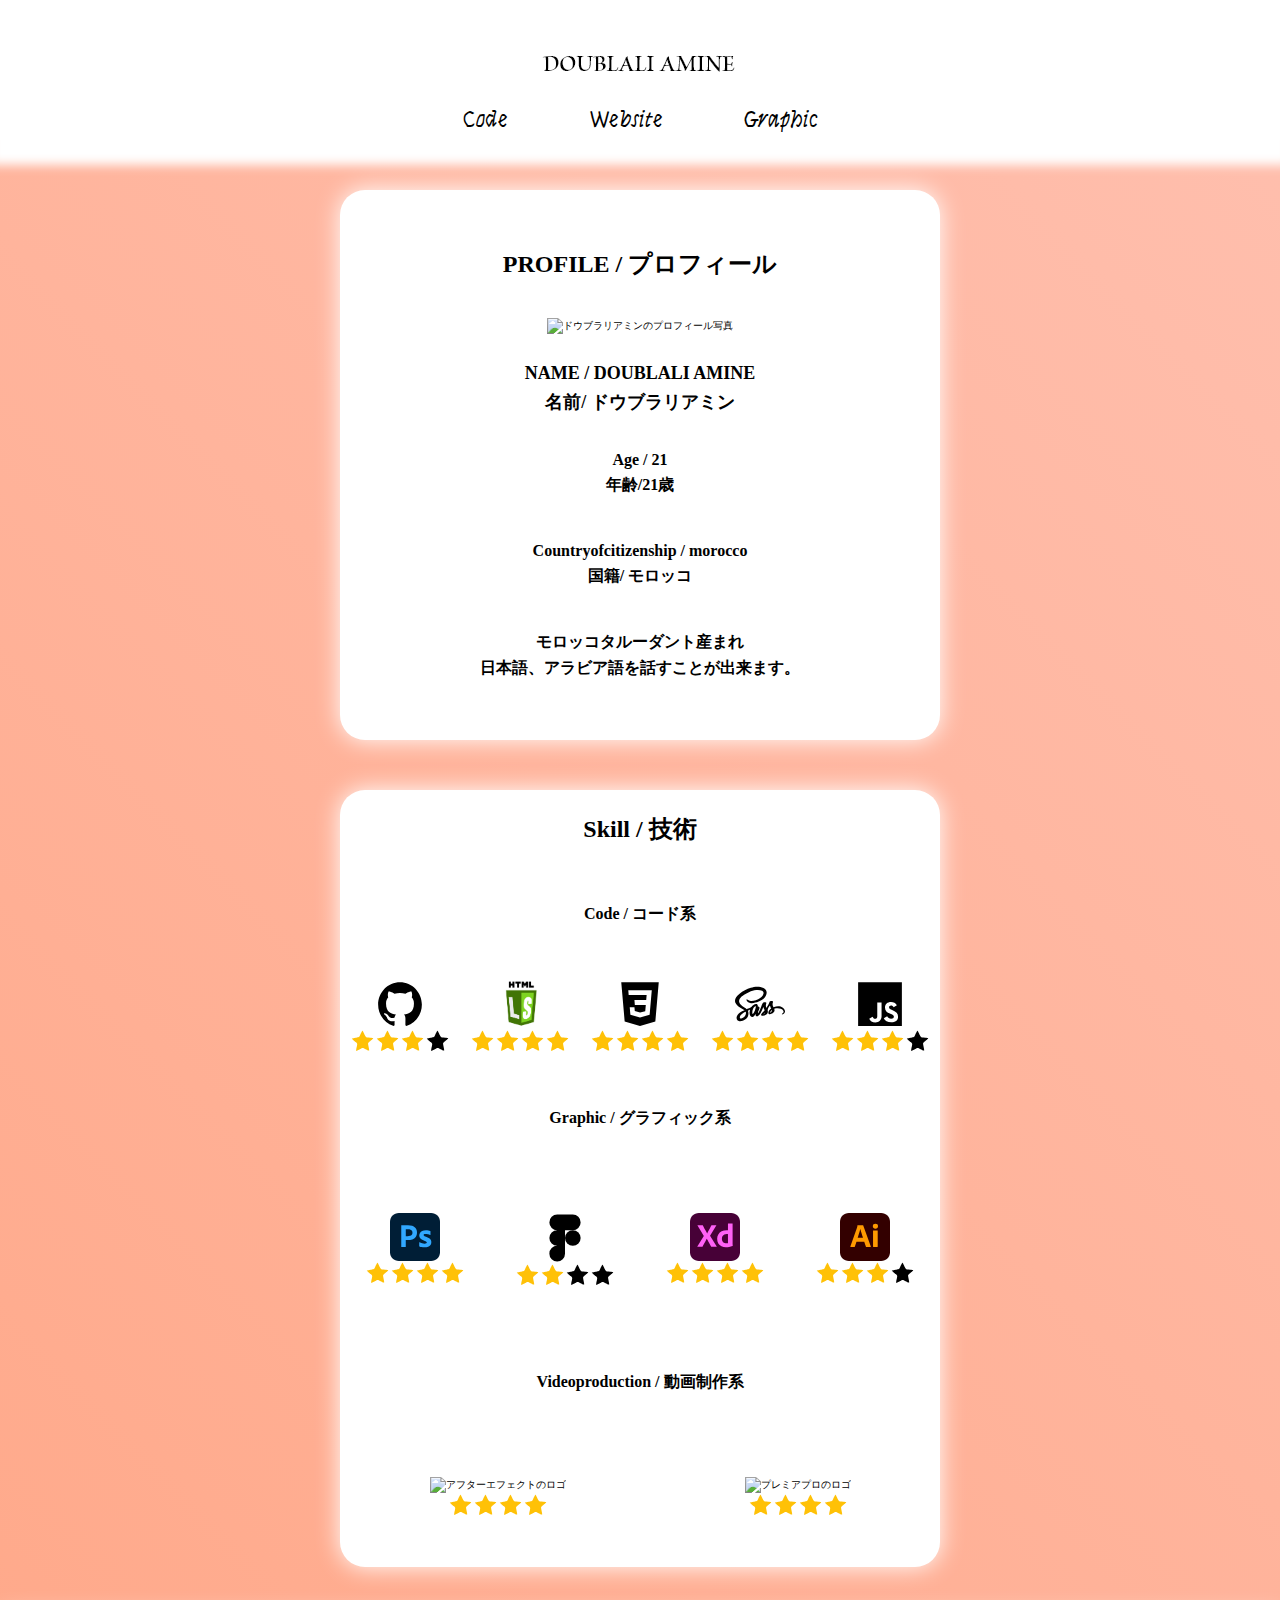
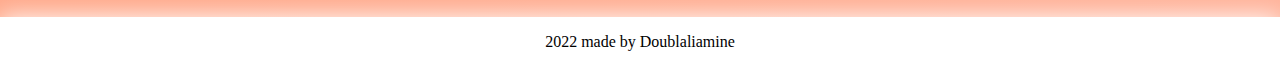
==== commit aff9ef5b: "Recommit" ====
--- a/index.html
+++ b/index.html
@@ -28,7 +28,6 @@
                                         <li class="Header__List"><a href="Secondindex.html" class="Link">Code</a></li>
                                         <li class="Header__List"><a href="Threeindex.html" class="Link">Website</a></li>
                                         <li class="Header__List"><a href="Fourindex.html" class="Link">Graphic</a></li>
-                                        <li class="Header__List"><a href="Fourindex.html" class="Link">Movie</a></li>
                                 </ul>
                         </nav>
         </header>
@@ -36,7 +35,7 @@
                 <article class="Profile">
                         <section class="Profile__Conteiner">
                                 <h1 class="Profile__Headdingtext">PROFILE / プロフィール</h1>
-                                        <img class="Profile__Image" src="images/My face/DOUBLALIAMINE.jpg" width="2830"height="1920" alt="ドウブラリアミンのプロフィール写真">
+                                        <img class="Profile__Image" src="images/My face/DOUBLALIAMINE.webp" width="2830"height="1920" alt="ドウブラリアミンのプロフィール写真">
                                                 <h2 class="Profile__Name">NAME / DOUBLALI AMINE<br>名前/ ドウブラリアミン</h2>
                                                         <p class="Profile__Age">Age / 21<br>年齢/21歳</p>
                                                         <p class="Profile__Countryofcitizenship">Countryofcitizenship / morocco<br>国籍/ モロッコ</p>
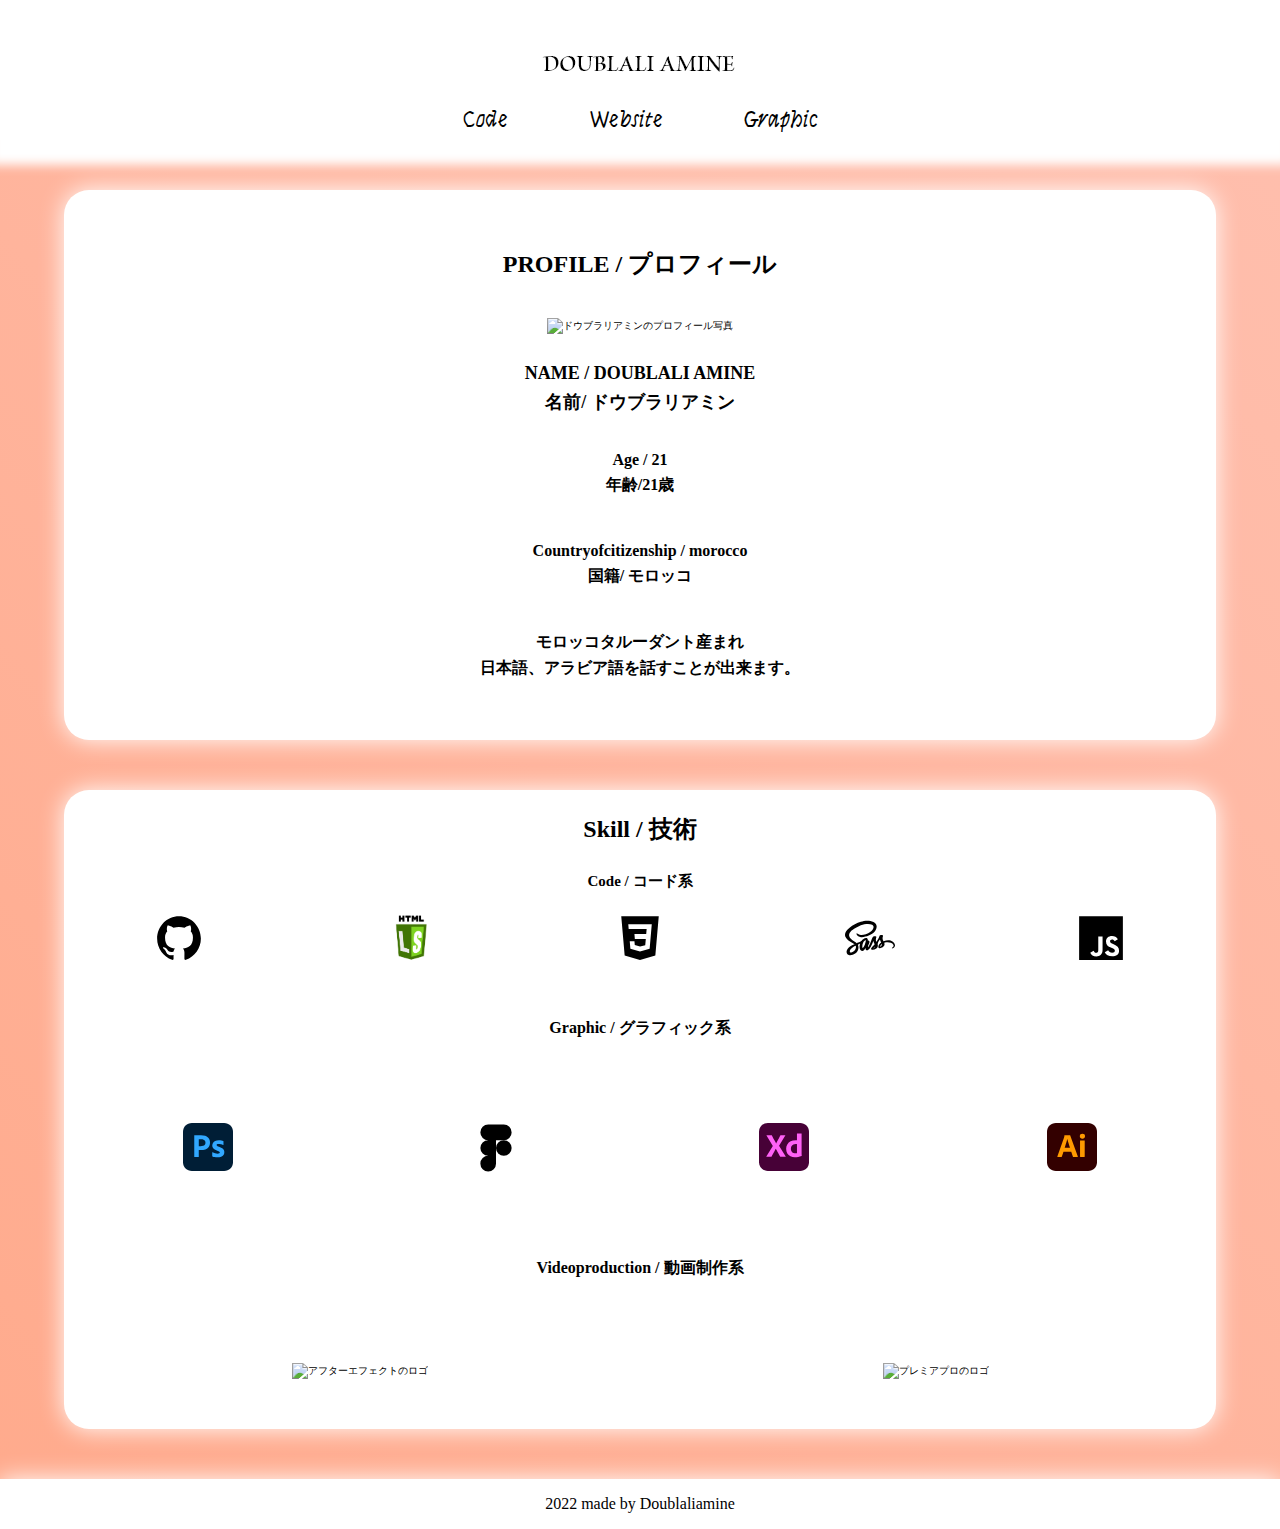
==== commit 97ea9128: "Recommit" ====
--- a/index.html
+++ b/index.html
@@ -46,113 +46,47 @@
                         <section class="Skillintroduction__Conteiner">
                                 <h1 class="Skillintroduction__Headdingtext">Skill / 技術</h1>
                                 <h2 class="Skillintroduction__Secondheddingtext">Code / コード系</h2>
-                                <section class="Skillintroduction__App">
-                                        <section class="Skillintroduction__Github">
+                                <ul class="Skillintroduction__App">
+                                        <li class="Skillintroduction__Github Animation">
                                                 <a href="https://github.com/Aminesam1092"><img class="Github"src="images/SVG/github.svg" width="50" height="50"alt="ギットハブのロゴ"></a>
-                                                <ul class="Skillintroduction__Skillpoint">
-                                                        <li class="Skillintroduction__List"><img class="Star"src="images/SVG/star.svg" width="25" height="25"alt="星"></li>
-                                                        <li class="Skillintroduction__List"><img class="Star"src="images/SVG/star.svg" width="25" height="25"alt="星"></li>
-                                                        <li class="Skillintroduction__List"><img class="Star"src="images/SVG/star.svg" width="25" height="25"alt="星"></li>
-                                                        <li class="Skillintroduction__List"><img class="Star"src="images/SVG/Blackstar.svg" width="25"height="25" alt="黒い星"></li>
-                                                </ul>
-                                        </section>
-                                        <section class="Skillintroduction__HTML">
+                                        </li>
+                                        <li class="Skillintroduction__HTML Animation">
                                                 <a href="https://github.com/Aminesam1092"><img class="html"src="images/SVG/htmlLS.svg" width="50" height="50"alt="HTMLのロゴ"></a>
-                                                <ul class="Skillintroduction__Skillpoint">
-                                                        <li class="Skillintroduction__List"><img class="Star"src="images/SVG/star.svg" width="25" height="25"alt="星"></li>
-                                                        <li class="Skillintroduction__List"><img class="Star"src="images/SVG/star.svg" width="25" height="25"alt="星"></li>
-                                                        <li class="Skillintroduction__List"><img class="Star"src="images/SVG/star.svg" width="25" height="25"alt="星"></li>
-                                                        <li class="Skillintroduction__List"><img class="Star"src="images/SVG/star.svg" width="25" height="25"alt="黒い星"></li>
-                                                </ul>
-                                        </section>
-                                        <section class="Skillintroduction__CSS">
+                                        </li>
+                                        <li class="Skillintroduction__CSS Animation">
                                                 <a href="https://github.com/Aminesam1092"><img class="css"src="images/SVG/css3.svg" width="50" height="50"alt="SCSSのロゴ"></a>
-                                                <ul class="Skillintroduction__Skillpoint">
-                                                        <li class="Skillintroduction__List"><img class="Star"src="images/SVG/star.svg" width="25" height="25"alt="星"></li>
-                                                        <li class="Skillintroduction__List"><img class="Star"src="images/SVG/star.svg" width="25" height="25"alt="星"></li>
-                                                        <li class="Skillintroduction__List"><img class="Star"src="images/SVG/star.svg" width="25" height="25"alt="星"></li>
-                                                        <li class="Skillintroduction__List"><img class="Star"src="images/SVG/star.svg" width="25" height="25"alt="黒い星"></li>
-                                                </ul>
-                                        </section>
-                                        <section class="Skillintroduction__SASS">
+                                        </li>
+                                        <li class="Skillintroduction__SASS Animation">
                                                 <a href="https://github.com/Aminesam1092"><img class="SASS"src="images/SVG/sass.svg" width="50" height="50"alt="SCSSのロゴ"></a>
-                                                <ul class="Skillintroduction__Skillpoint">
-                                                        <li class="Skillintroduction__List"><img class="Star"src="images/SVG/star.svg" width="25" height="25"alt="星"></li>
-                                                        <li class="Skillintroduction__List"><img class="Star"src="images/SVG/star.svg" width="25" height="25"alt="星"></li>
-                                                        <li class="Skillintroduction__List"><img class="Star"src="images/SVG/star.svg" width="25" height="25"alt="星"></li>
-                                                        <li class="Skillintroduction__List"><img class="Star"src="images/SVG/star.svg" width="25" height="25"alt="黒い星"></li>
-                                                </ul>
-                                        </section>
-                                        <section class="Skillintroduction__JS">
+                                        </li>
+                                        <li class="Skillintroduction__JS Animation">
                                                 <a href="https://github.com/Aminesam1092"><img class="JS"src="images/SVG/javascript.svg" width="50" height="50"alt="ジャバスクリプトのロゴ"></a>
-                                                <ul class="Skillintroduction__Skillpoint">
-                                                        <li class="Skillintroduction__List"><img class="Star"src="images/SVG/star.svg" width="25" height="25"alt="星"></li>
-                                                        <li class="Skillintroduction__List"><img class="Star"src="images/SVG/star.svg" width="25" height="25"alt="星"></li>
-                                                        <li class="Skillintroduction__List"><img class="Star"src="images/SVG/star.svg" width="25" height="25"alt="星"></li>
-                                                        <li class="Skillintroduction__List"><img class="Star"src="images/SVG/Blackstar.svg" width="25"height="25" alt="黒い星"></li>
-                                                </ul>
-                                        </section>
-                                </section>
-                                <h2 class="Skillintroduction__Secondheddingtext">Graphic / グラフィック系</h2>
-                                <section class="Skillintroduction__SecondApp">
-                                        <section class="Skillintroduction__Ps">
+                                        </li>
+                                </ul>
+                                <h2 class="Skillintroduction__Secondheaddingtext">Graphic / グラフィック系</h2>
+                                <ul class="Skillintroduction__SecondApp">
+                                        <li class="Skillintroduction__Ps Animation">
                                                 <a href="Fourindex.html"><img class="Photohop"src="images/SVG/photoshop.svg" width="50" height="50"alt="フォトショップのロゴ"></a>
-                                                <ul class="Skillintroduction__Skillpoint">
-                                                        <li class="Skillintroduction__List"><img class="Star"src="images/SVG/star.svg" width="25" height="25"alt="星"></li>
-                                                        <li class="Skillintroduction__List"><img class="Star"src="images/SVG/star.svg" width="25" height="25"alt="星"></li>
-                                                        <li class="Skillintroduction__List"><img class="Star"src="images/SVG/star.svg" width="25" height="25"alt="星"></li>
-                                                        <li class="Skillintroduction__List"><img class="Star"src="images/SVG/star.svg" width="25" height="25"alt="黒い星"></li>
-                                                </ul>
-                                        </section>
-                                        <section class="Skillintroduction__Figma">
+                                        </li>
+                                        <li class="Skillintroduction__Figma Animation">
                                                 <a href="Fourindex.html"><img class="Github" src="images/SVG/figma.svg"width="50" height="50" alt="フィグマのロゴ"></a>
-                                                <ul class="Skillintroduction__Skillpoint">
-                                                        <li class="Skillintroduction__List"><img class="Star"src="images/SVG/star.svg" width="25" height="25"alt="星"></li>
-                                                        <li class="Skillintroduction__List"><img class="Star"src="images/SVG/star.svg" width="25" height="25"alt="星"></li>
-                                                        <li class="Skillintroduction__List"><img class="Star"src="images/SVG/Blackstar.svg" width="25"height="25" alt="星"></li>
-                                                        <li class="Skillintroduction__List"><img class="Star"src="images/SVG/Blackstar.svg" width="25"height="25" alt="黒い星"></li>
-                                                </ul>
-                                        </section>
-                                        <section class="Skillintroduction__Xd">
+                                        </li>
+                                        <li class="Skillintroduction__Xd Animation">
                                                 <a href="Fourindex.html"><img class="SASS" src="images/SVG/xd.svg"width="50" height="50" alt="AdobeXdのロゴ"></a>
-                                                <ul class="Skillintroduction__Skillpoint">
-                                                        <li class="Skillintroduction__List"><img class="Star"src="images/SVG/star.svg" width="25" height="25"alt="星"></li>
-                                                        <li class="Skillintroduction__List"><img class="Star"src="images/SVG/star.svg" width="25" height="25"alt="星"></li>
-                                                        <li class="Skillintroduction__List"><img class="Star"src="images/SVG/star.svg" width="25" height="25"alt="星"></li>
-                                                        <li class="Skillintroduction__List"><img class="Star"src="images/SVG/star.svg" width="25" height="25"alt="黒い星"></li>
-                                                </ul>
-                                        </section>
-                                        <section class="Skillintroduction__Ai">
+                                        </li>
+                                        <li class="Skillintroduction__Ai Animation">
                                                 <a href="Fourindex.html"><img class="JS"src="images/SVG/illustrator.svg" width="50" height="50"alt="Adobeイラストレーターのロゴ"></a>
-                                                <ul class="Skillintroduction__Skillpoint">
-                                                        <li class="Skillintroduction__List"><img class="Star"src="images/SVG/star.svg" width="25" height="25"alt="星"></li>
-                                                        <li class="Skillintroduction__List"><img class="Star"src="images/SVG/star.svg" width="25" height="25"alt="星"></li>
-                                                        <li class="Skillintroduction__List"><img class="Star"src="images/SVG/star.svg" width="25" height="25"alt="星"></li>
-                                                        <li class="Skillintroduction__List"><img class="Star"src="images/SVG/Blackstar.svg" width="25"height="25" alt="黒い星"></li>
-                                                </ul>
-                                        </section>
-                                </section>
-                                <h2 class="Skillintroduction__Secondheddingtext">Videoproduction / 動画制作系</h2>
-                                <section class="Skillintroduction__SecondApp">
-                                        <section class="Skillintroduction__Aftereffects">
+                                        </li>
+                                </ul>
+                                <h2 class="Skillintroduction__Secondheaddingtext">Videoproduction / 動画制作系</h2>
+                                <ul class="Skillintroduction__SecondApp">
+                                        <li class="Skillintroduction__Aftereffects Animation">
                                                 <a href="Fourindex.html"><img class="Aftereffects"src="images/SVG/aftereffects.svg" width="50" height="50"alt="アフターエフェクトのロゴ"></a>
-                                                <ul class="Skillintroduction__Skillpoint">
-                                                        <li class="Skillintroduction__List"><img class="Star"src="images/SVG/star.svg" width="25" height="25"alt="星"></li>
-                                                        <li class="Skillintroduction__List"><img class="Star"src="images/SVG/star.svg" width="25" height="25"alt="星"></li>
-                                                        <li class="Skillintroduction__List"><img class="Star"src="images/SVG/star.svg" width="25" height="25"alt="星"></li>
-                                                        <li class="Skillintroduction__List"><img class="Star"src="images/SVG/star.svg" width="25" height="25"alt="星"></li>
-                                                </ul>
-                                        </section>
-                                        <section class="Skillintroduction__PremierePro">
+                                        </li>
+                                        <li class="Skillintroduction__PremierePro Animation">
                                                 <a href="Fourindex.html"><img class="PremierePro" src="images/SVG/premiere.svg"width="50" height="50" alt="プレミアプロのロゴ"></a>
-                                                <ul class="Skillintroduction__Skillpoint">
-                                                        <li class="Skillintroduction__List"><img class="Star"src="images/SVG/star.svg" width="25" height="25"alt="星"></li>
-                                                        <li class="Skillintroduction__List"><img class="Star"src="images/SVG/star.svg" width="25" height="25"alt="星"></li>
-                                                        <li class="Skillintroduction__List"><img class="Star"src="images/SVG/star.svg" width="25"height="25" alt="星"></li>
-                                                        <li class="Skillintroduction__List"><img class="Star"src="images/SVG/star.svg" width="25"height="25" alt="星"></li>
-                                                </ul>
-                                        </section>
-                                </section>
+                                        </li>
+                                </ul>
                         </section>
                 </section>
         </main>
--- a/scss/style.min.css
+++ b/scss/style.min.css
@@ -1 +1 @@
-@import"https://fonts.googleapis.com/css2?family=Festive&family=Noto+Sans+JP:wght@700&family=PT+Serif:wght@700&family=Quintessential&family=Syne+Tactile&family=The+Nautigal:wght@700&family=Ubuntu:wght@500&family=Yellowtail&display=swap";*{padding:0;margin:0;box-sizing:border-box}*::before,*::after{-o-box-sizing:border-box;-ms-box-sizing:border-box;box-sizing:border-box}a{text-decoration:none;color:#000;display:block;cursor:pointer}a a:active{color:#000}a a:focus{outline:none}html{font-size:62.5%;line-height:1.6;height:100%;scroll-behavior:smooth}body{width:100%;overflow-x:hidden;-ms-overflow-style:none;scrollbar-width:none;background:linear-gradient(45deg, #ff7231, #ffc4b6, #ffb2b2);background-size:1000% 1000%;-webkit-animation:backgroundanimation 10s ease infinite;animation:backgroundanimation 10s ease infinite}body::-webkit-scrollbar{display:none}main{display:block}img{vertical-align:bottom;bottom:none;max-width:100%;height:100%}ul,ol{list-style-type:none}video,object{max-width:100%;height:auto;display:block}@-webkit-keyframes backgroundanimation{0%{background-position:0% 50%}50%{background-position:100% 50%}100%{background-position:0% 50%}}@keyframes backgroundanimation{0%{background-position:0% 50%}50%{background-position:100% 50%}100%{background-position:0% 50%}}.Footer{width:100%;height:50px;line-height:50px;margin-top:20px;font-family:YuMincho,"Yu Mincho";background-color:#fff;box-shadow:0px 0px 25px #fff}.Footer__Text{color:#000;text-align:center;font-size:16px}.Header{width:100%;font-family:"Syne Tactile",cursive;box-shadow:0 15px 10px 10px #fff}.Header .Header__Webname{padding:25px 80px;text-align:center;background-color:#fff;font-size:32px}@media(max-width: 530px){.Header .Header__Webname{padding:10px}}.Header .Header__Nav{width:100%;margin-bottom:25px;background-color:#fff;text-align:center}.Header .Header__Nav .Header__Nav{width:100%;background-color:#fff}.Header .Header__Nav .Header__Menu{width:100%;display:flex;justify-content:center}.Header .Header__Nav .Header__List{padding:0 40px;font-size:24px}@media(max-width: 530px){.Header .Header__Nav .Header__List{padding:10px}}.Header .Header__Nav .Header__List:hover{border-radius:25px;font-weight:900}.Profile{width:100%;margin:50px auto;text-align:center;font-family:YuMincho,"Yu Mincho";vertical-align:bottom}.Profile__Conteiner{max-width:600px;margin:0 auto;padding:40px 50px;border-radius:25px;background-color:#fff;box-shadow:0px 0px 25px #fff}@media(max-width: 530px){.Profile__Conteiner{max-width:320px}}.Profile__Headdingtext{padding:15px 0;font-weight:700;font-size:24px;vertical-align:bottom}@media(max-width: 530px){.Profile__Headdingtext{font-size:16px}}.Profile__Image{width:60%;height:60%;padding:20px 0}@media(max-width: 530px){.Profile__Image{width:80%;height:80%}}.Profile__Name{padding-top:5px;padding-bottom:10px;font-weight:700;font-size:18px;vertical-align:bottom}@media(max-width: 530px){.Profile__Name{font-size:16px}}.Profile__Age{padding:20px 0;font-weight:700;font-size:16px;vertical-align:bottom}@media(max-width: 530px){.Profile__Age{font-size:14px}}.Profile__Countryofcitizenship{padding:20px 0;font-weight:700;font-size:16px;vertical-align:bottom}@media(max-width: 530px){.Profile__Countryofcitizenship{font-size:14px}}.Profile__Supplementaryinformation{padding:20px 0;font-weight:700;font-size:16px;vertical-align:bottom}@media(max-width: 530px){.Profile__Supplementaryinformation{font-size:14px}}.Skillintroduction{width:100%;margin:50px auto;text-align:center;font-family:YuMincho,"Yu Mincho";vertical-align:bottom}.Skillintroduction__Conteiner{max-width:600px;margin:0 auto;text-align:center;font-family:YuMincho,"Yu Mincho";vertical-align:bottom;background-color:#fff;box-shadow:0px 0px 25px #fff;border-radius:25px}@media(max-width: 530px){.Skillintroduction__Conteiner{max-width:340px}}.Skillintroduction__Headdingtext{padding:20px 0;font-weight:700;font-size:24px;vertical-align:bottom}@media(max-width: 530px){.Skillintroduction__Headdingtext{font-size:18px}}.Skillintroduction__Secondheddingtext{line-height:50px;padding:20px 0;font-weight:700;font-size:16px;vertical-align:bottom}@media(max-width: 530px){.Skillintroduction__Secondheddingtext{font-size:14px}}.Skillintroduction__App{padding:20px 0;display:flex;justify-content:space-around}@media(max-width: 530px){.Skillintroduction__App{flex-wrap:wrap}}.Skillintroduction__SecondApp{padding:50px 0;display:flex;justify-content:space-around}@media(max-width: 530px){.Skillintroduction__SecondApp{flex-wrap:wrap}}.Skillintroduction__Skillpoint{display:flex;justify-content:center}.CodeConteiner{width:100%;margin:50px auto}.CodeConteiner__Intruduction{max-width:600px;margin:20px auto;text-align:center;font-family:YuMincho,"Yu Mincho";vertical-align:bottom;background-color:#fff;box-shadow:0px 0px 25px #fff;border-radius:25px}@media(max-width: 530px){.CodeConteiner__Intruduction{max-width:320px}}.CodeConteiner__Headdingtext{padding:20px 0;font-weight:700;font-size:24px;vertical-align:bottom}@media(max-width: 530px){.CodeConteiner__Headdingtext{font-size:18px}}.CodeConteiner__SecondHeaddingtext{line-height:50px;margin:30px 0;font-weight:700;font-size:18px;vertical-align:bottom}@media(max-width: 530px){.CodeConteiner__SecondHeaddingtext{font-size:16px}}.CodeConteiner__Workintroduction{margin-top:30px;margin-bottom:30px}.CodeConteiner .Workintroductionimage{padding:0 20px}.CodeConteiner__Explanation{font-size:14px;padding-bottom:5px;font-weight:700}.CodeConteiner__Link{padding-top:20px;padding-bottom:20px;font-weight:700;font-size:16px;vertical-align:bottom}@media(max-width: 530px){.CodeConteiner__Link{font-size:12px}}.CodeConteiner__SecondLink{padding-top:10px;padding-bottom:20px;font-weight:700;font-size:16px;vertical-align:bottom}@media(max-width: 530px){.CodeConteiner__SecondLink{font-size:14px}}.CodeConteiner .Changecolor{color:red}.GraphicConteiner{width:100%;margin:50px auto}.GraphicConteiner__Intruduction{max-width:600px;margin:20px auto;text-align:center;font-family:YuMincho,"Yu Mincho";vertical-align:bottom;background-color:#fff;box-shadow:0px 0px 25px #fff;border-radius:25px}@media(max-width: 530px){.GraphicConteiner__Intruduction{max-width:320px}}.GraphicConteiner__Headdingtext{padding:20px 0;font-weight:700;font-size:24px;vertical-align:bottom}@media(max-width: 530px){.GraphicConteiner__Headdingtext{font-size:18px}}.GraphicConteiner__Image{padding:10px 20px}.GraphicConteiner .Video{padding:20px 20px}+@import"https://fonts.googleapis.com/css2?family=Festive&family=Noto+Sans+JP:wght@700&family=PT+Serif:wght@700&family=Quintessential&family=Syne+Tactile&family=The+Nautigal:wght@700&family=Ubuntu:wght@500&family=Yellowtail&display=swap";*{padding:0;margin:0;box-sizing:border-box}*::before,*::after{-o-box-sizing:border-box;-ms-box-sizing:border-box;box-sizing:border-box}a{text-decoration:none;color:#000;display:block;cursor:pointer}a a:active{color:#000}a a:focus{outline:none}html{font-size:62.5%;line-height:1.6;height:100%;scroll-behavior:smooth}body{width:100%;overflow-x:hidden;-ms-overflow-style:none;scrollbar-width:none;background:linear-gradient(45deg, #ff7231, #ffc4b6, #ffb2b2);background-size:1000% 1000%;-webkit-animation:backgroundanimation 10s ease infinite;animation:backgroundanimation 10s ease infinite}body::-webkit-scrollbar{display:none}.Block{display:block;padding:5px}main{display:block}img{vertical-align:bottom;bottom:none;max-width:100%;height:100%}ul,ol{list-style-type:none}video,object{max-width:100%;height:auto;display:block}@-webkit-keyframes backgroundanimation{0%{background-position:0% 50%}50%{background-position:100% 50%}100%{background-position:0% 50%}}@keyframes backgroundanimation{0%{background-position:0% 50%}50%{background-position:100% 50%}100%{background-position:0% 50%}}.Footer{width:100%;height:50px;line-height:50px;margin-top:20px;font-family:YuMincho,"Yu Mincho";background-color:#fff;box-shadow:0px 0px 25px #fff}.Footer__Text{color:#000;text-align:center;font-size:16px}.Header{width:100%;font-family:"Syne Tactile",cursive;box-shadow:0 15px 10px 10px #fff}.Header .Header__Webname{padding:25px 80px;text-align:center;background-color:#fff;font-size:32px}@media(max-width: 530px){.Header .Header__Webname{padding:10px}}.Header .Header__Nav{width:100%;margin-bottom:25px;background-color:#fff;text-align:center}.Header .Header__Nav .Header__Nav{width:100%;background-color:#fff}.Header .Header__Nav .Header__Menu{width:100%;display:flex;justify-content:center}.Header .Header__Nav .Header__List{padding:0 40px;font-size:24px}@media(max-width: 530px){.Header .Header__Nav .Header__List{padding:10px}}.Header .Header__Nav .Header__List:hover{border-radius:25px;font-weight:900}.Profile{width:90%;margin:50px auto;text-align:center;font-family:YuMincho,"Yu Mincho";vertical-align:bottom}.Profile__Conteiner{max-width:1160px;margin:0 auto;padding:40px 50px;border-radius:25px;background-color:#fff;box-shadow:0px 0px 25px #fff}@media(max-width: 530px){.Profile__Conteiner{max-width:600px}}.Profile__Headdingtext{padding:15px 0;font-weight:700;font-size:24px;vertical-align:bottom}@media(max-width: 530px){.Profile__Headdingtext{font-size:16px}}.Profile__Image{width:50%;height:50%;padding:20px 0}@media(max-width: 530px){.Profile__Image{width:80%;height:80%}}.Profile__Name{padding-top:5px;padding-bottom:10px;font-weight:700;font-size:18px;vertical-align:bottom}@media(max-width: 530px){.Profile__Name{font-size:16px}}.Profile__Age{padding:20px 0;font-weight:700;font-size:16px;vertical-align:bottom}@media(max-width: 530px){.Profile__Age{font-size:14px}}.Profile__Countryofcitizenship{padding:20px 0;font-weight:700;font-size:16px;vertical-align:bottom}@media(max-width: 530px){.Profile__Countryofcitizenship{font-size:14px}}.Profile__Supplementaryinformation{padding:20px 0;font-weight:700;font-size:16px;vertical-align:bottom}@media(max-width: 530px){.Profile__Supplementaryinformation{font-size:14px}}.Skillintroduction{width:90%;margin:50px auto;text-align:center;font-family:YuMincho,"Yu Mincho";vertical-align:bottom}.Skillintroduction__Conteiner{max-width:1160px;margin:0 auto;text-align:center;font-family:YuMincho,"Yu Mincho";vertical-align:bottom;background-color:#fff;box-shadow:0px 0px 25px #fff;border-radius:25px}@media(max-width: 530px){.Skillintroduction__Conteiner{max-width:600px}}.Skillintroduction__Headdingtext{padding:20px 0;font-weight:700;font-size:24px;vertical-align:bottom}@media(max-width: 530px){.Skillintroduction__Headdingtext{font-size:18px}}.Skillintroduction__Secondheaddingtext{line-height:50px;padding:20px 0;font-weight:700;font-size:16px;vertical-align:bottom}@media(max-width: 530px){.Skillintroduction__Secondheaddingtext{font-size:14px}}.Skillintroduction__App{padding:20px 0;display:flex;justify-content:space-around}@media(max-width: 530px){.Skillintroduction__App{flex-wrap:wrap}}.Skillintroduction .Animation{transition:all .3s ease}.Skillintroduction .Animation:hover{transform:scale(1.4);transform-origin:center center;transition:all .3s ease}.Skillintroduction__SecondApp{padding:50px 0;display:flex;justify-content:space-around}@media(max-width: 530px){.Skillintroduction__SecondApp{flex-wrap:wrap}}.CodeConteiner{width:90%;margin:50px auto}.CodeConteiner__Intruduction{max-width:1160px;margin:20px auto;text-align:center;font-family:YuMincho,"Yu Mincho";vertical-align:bottom;background-color:#fff;box-shadow:0px 0px 25px #fff;border-radius:25px}@media(max-width: 530px){.CodeConteiner__Intruduction{max-width:600px}}.CodeConteiner__Headdingtext{padding:20px 0;font-weight:700;font-size:24px;vertical-align:bottom}@media(max-width: 530px){.CodeConteiner__Headdingtext{font-size:18px}}.CodeConteiner__SecondHeaddingtext{line-height:50px;margin:30px 0;font-weight:700;font-size:18px;vertical-align:bottom}@media(max-width: 530px){.CodeConteiner__SecondHeaddingtext{font-size:16px}}.CodeConteiner__Workintroduction{margin-top:30px;margin-bottom:30px}.CodeConteiner .Workintroductionimage{padding:0 20px}.CodeConteiner__Explanation{font-size:14px;padding-bottom:5px;font-weight:700}.CodeConteiner__Link{padding-top:20px;padding-bottom:20px;font-weight:700;font-size:16px;vertical-align:bottom}@media(max-width: 530px){.CodeConteiner__Link{font-size:12px}}.CodeConteiner__SecondLink{padding-top:10px;padding-bottom:20px;font-weight:700;font-size:16px;vertical-align:bottom}@media(max-width: 530px){.CodeConteiner__SecondLink{font-size:14px}}.CodeConteiner .Changecolor{color:red}.GraphicConteiner{width:90%;margin:50px auto}.GraphicConteiner__Intruduction{max-width:1160px;margin:20px auto;text-align:center;font-family:YuMincho,"Yu Mincho";vertical-align:bottom;background-color:#fff;box-shadow:0px 0px 25px #fff;border-radius:25px}@media(max-width: 530px){.GraphicConteiner__Intruduction{max-width:600px}}.GraphicConteiner__Headdingtext{padding:20px 0;font-weight:700;font-size:24px;vertical-align:bottom}@media(max-width: 530px){.GraphicConteiner__Headdingtext{font-size:18px}}.GraphicConteiner__Image{margin-top:50px;padding:5px 20px;width:70%;height:70%;transition:all .3s ease}.GraphicConteiner__Image:hover{transform:scale(1.2);transform-origin:center center;transition:all .3s ease}@media(max-width: 530px){.GraphicConteiner__Image{width:100%;height:100%}}.GraphicConteiner__Comment{font-size:14px}.GraphicConteiner .Video{padding:20px}.GraphicConteiner iframe{aspect-ratio:16/9;padding:20px;width:100%;height:100%}.GraphicConteiner__Text{font-size:16px;padding-bottom:5px;font-weight:700;color:#000}@media(max-width: 530px){.GraphicConteiner__Text{font-size:14px;padding:5px 20px}}